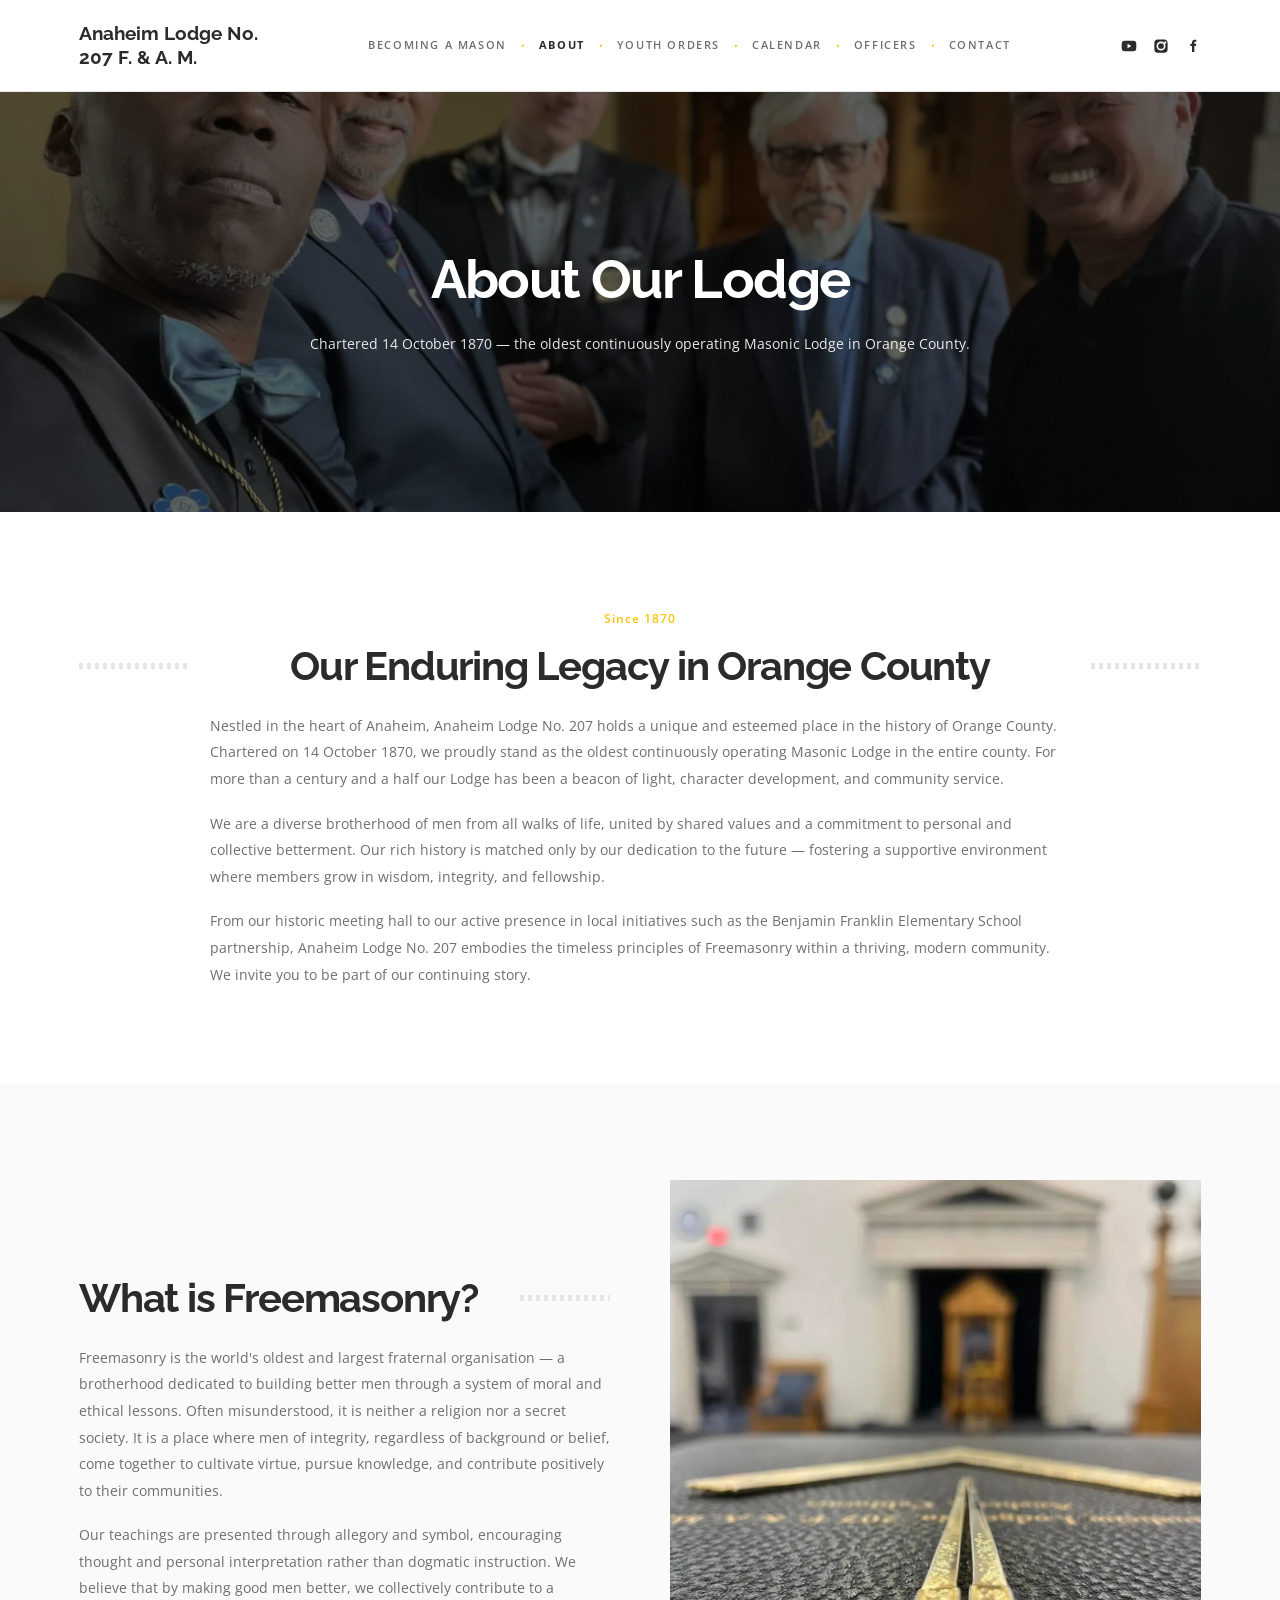
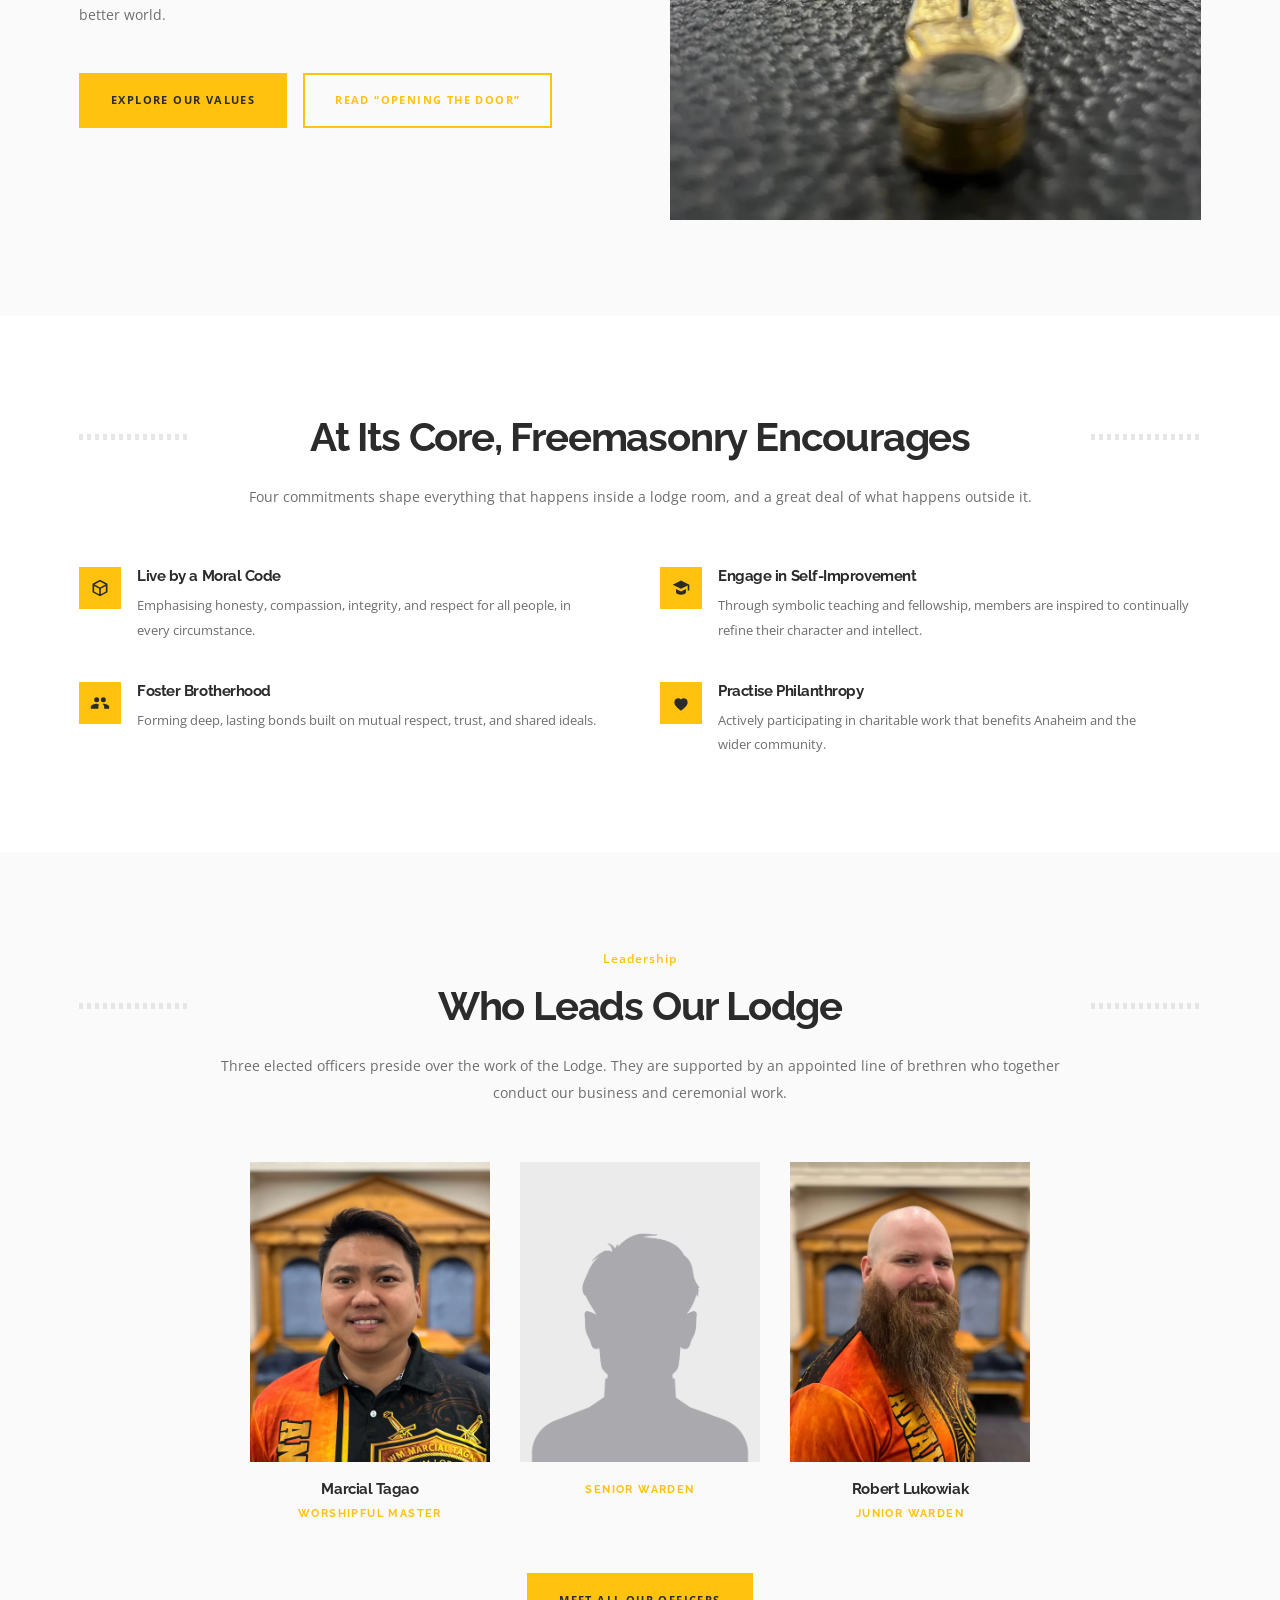
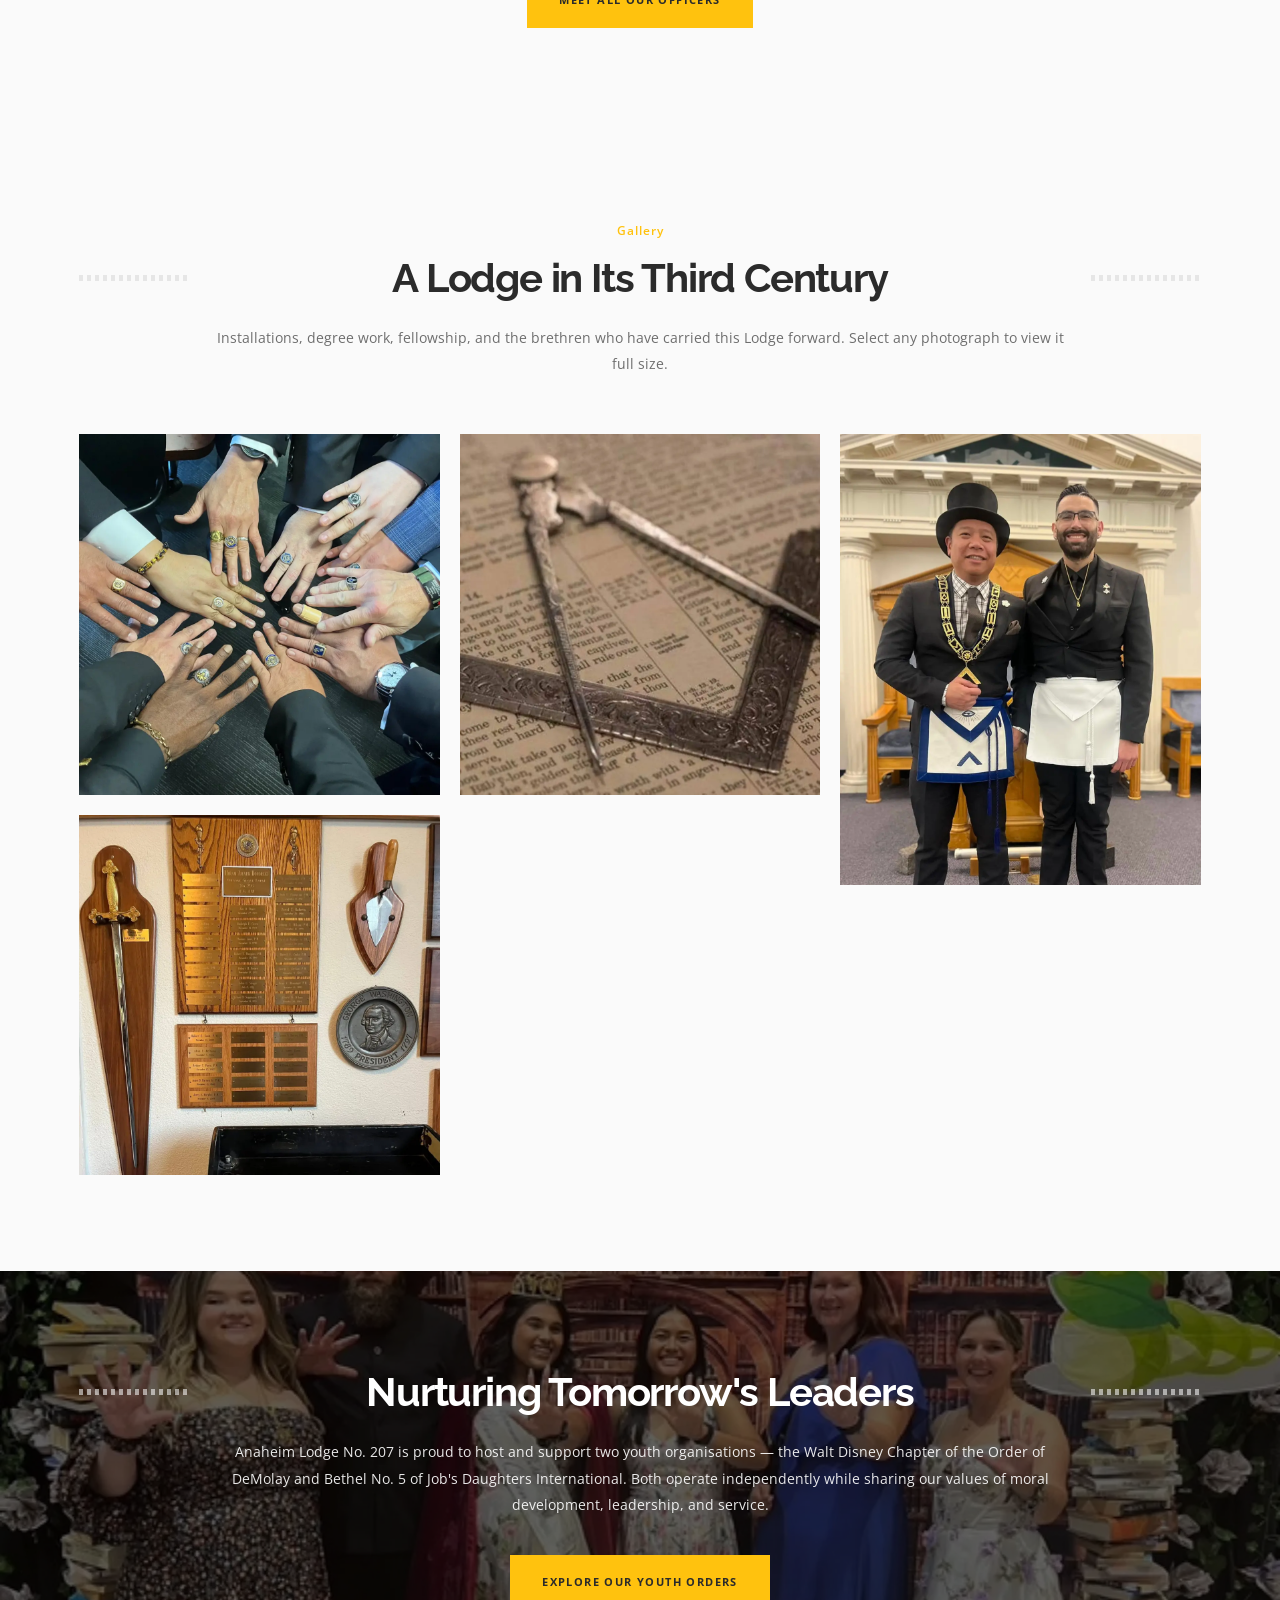
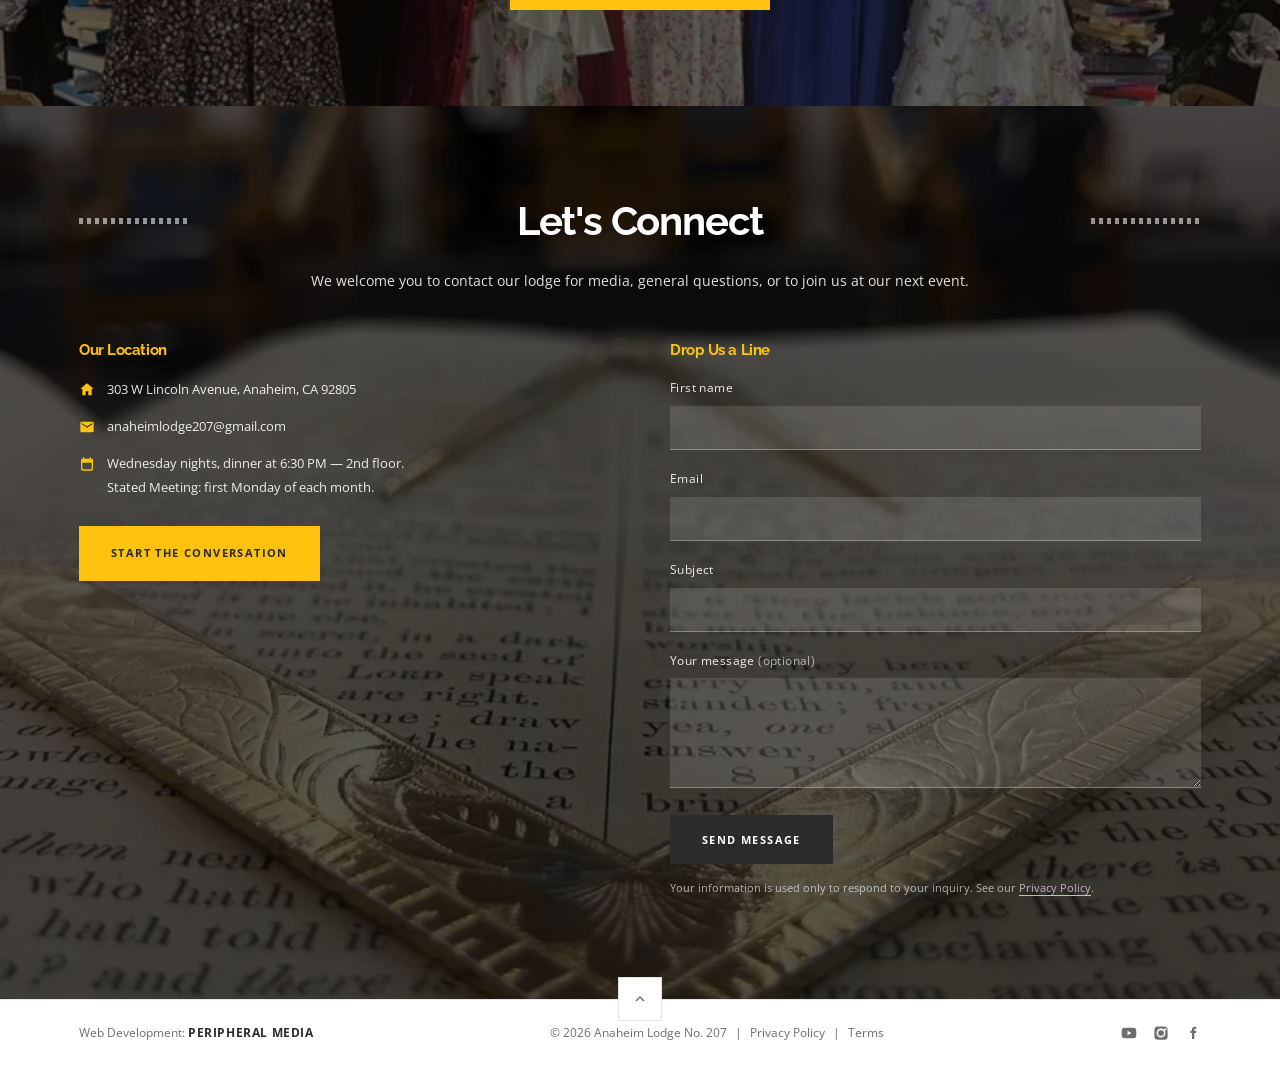
==== about.html @ 23104ac6 "Baseline: uploaded site + Drive photos" ====
<!DOCTYPE html>
<html lang="en">
<head>
<meta charset="utf-8">
<meta name="viewport" content="width=device-width, initial-scale=1">
<title>About | Anaheim Lodge No. 207 F. &amp; A. M.</title>
<meta name="description" content="Anaheim Lodge No. 207, chartered in 1870, is the oldest continuously operating Masonic lodge in Orange County. Learn our history and what Freemasonry actually is.">
<link rel="canonical" href="https://anaheimlodge207.org/about.html">

<meta property="og:type" content="website">
<meta property="og:site_name" content="Anaheim Lodge No. 207 F. &amp; A. M.">
<meta property="og:title" content="About | Anaheim Lodge No. 207 F. &amp; A. M.">
<meta property="og:description" content="Anaheim Lodge No. 207, chartered in 1870, is the oldest continuously operating Masonic lodge in Orange County. Learn our history and what Freemasonry actually is.">
<meta property="og:image" content="assets/img/og-lodge.jpg">

<link rel="preconnect" href="https://fonts.googleapis.com">
<link rel="preconnect" href="https://fonts.gstatic.com" crossorigin>
<link href="https://fonts.googleapis.com/css2?family=Raleway:wght@600;700;800&family=Open+Sans:wght@400;600;700&display=swap" rel="stylesheet">
<link rel="stylesheet" href="assets/css/site.css">
</head>
<body>

<!-- ============================== HEADER ============================== -->
<header class="site-header">
  <div class="wrap">
    <a class="brand" href="index.html">Anaheim Lodge No.<br>207 F. &amp; A. M.</a>

    <button class="nav-toggle" type="button" aria-expanded="false"
            aria-controls="primary-nav" aria-label="Open menu">
      <svg viewBox="0 0 24 24" aria-hidden="true"><path d="M3 6h18v2H3zm0 5h18v2H3zm0 5h18v2H3z"/></svg>
    </button>

    <nav id="primary-nav" class="nav" aria-label="Primary">
      <ul style="display:contents">
        <li><a href="becoming-a-mason.html">Becoming a Mason</a></li>
        <li><a href="about.html" aria-current="page">About</a></li>
        <li><a href="youth-orders.html">Youth Orders</a></li>
        <li><a href="calendar.html">Calendar</a></li>
        <li><a href="officers.html">Officers</a></li>
        <li><a href="contact.html">Contact</a></li>
      </ul>
    </nav>

    <div class="social">
      <a href="https://www.youtube.com/californiamasons" target="_blank" rel="noopener" aria-label="YouTube">
        <svg viewBox="0 0 24 24" aria-hidden="true"><path d="M23 12s0-3.8-.5-5.6a2.9 2.9 0 0 0-2-2C18.7 4 12 4 12 4s-6.7 0-8.5.4a2.9 2.9 0 0 0-2 2C1 8.2 1 12 1 12s0 3.8.5 5.6a2.9 2.9 0 0 0 2 2C5.3 20 12 20 12 20s6.7 0 8.5-.4a2.9 2.9 0 0 0 2-2C23 15.8 23 12 23 12zM9.8 15.4V8.6l5.8 3.4z"/></svg>
      </a>
      <a href="https://www.instagram.com/anaheimlodge" target="_blank" rel="noopener" aria-label="Instagram">
        <svg viewBox="0 0 24 24" aria-hidden="true"><path d="M12 2.2c3.2 0 3.6 0 4.9.07 3.3.15 4.8 1.7 5 5 .06 1.3.07 1.7.07 4.9s0 3.6-.07 4.9c-.15 3.3-1.7 4.8-5 5-1.3.06-1.7.07-4.9.07s-3.6 0-4.9-.07c-3.3-.15-4.8-1.7-5-5C2.04 15.6 2 15.2 2 12s0-3.6.07-4.9c.15-3.3 1.7-4.8 5-5C8.4 2.04 8.8 2.2 12 2.2zm0 3.1a6.7 6.7 0 1 0 0 13.4 6.7 6.7 0 0 0 0-13.4zm0 11a4.3 4.3 0 1 1 0-8.6 4.3 4.3 0 0 1 0 8.6zm6.9-11.2a1.6 1.6 0 1 0 0 3.1 1.6 1.6 0 0 0 0-3.1z"/></svg>
      </a>
      <a href="https://www.facebook.com/anaheimlodge207" target="_blank" rel="noopener" aria-label="Facebook">
        <svg viewBox="0 0 24 24" aria-hidden="true"><path d="M14 8.5V6.8c0-.8.2-1.2 1.4-1.2H17V2.6c-.3 0-1.3-.1-2.4-.1-2.4 0-4.1 1.5-4.1 4.2v1.8H8V12h2.5v9H14v-9h2.5l.4-3.5H14z"/></svg>
      </a>
    </div>
  </div>
</header>

<main class="site-main">

<!-- ============================== PAGE HERO =========================== -->
<section class="page-hero" role="img" aria-label="Officers of Anaheim Lodge No. 207 at an installation ceremony"
         style="background-image:url('assets/img/page-hero-about.webp');background-size:cover;background-position:center">
  <div class="page-hero__scrim"></div>
  <div class="page-hero__inner">
    <h1>About Our Lodge</h1>
    <p>Chartered 14 October 1870 &mdash; the oldest continuously operating Masonic Lodge in Orange County.</p>
  </div>
</section>

<!-- ============================== LEGACY ============================== -->
<section class="section">
  <div class="wrap">
    <div class="center">
      <p class="eyebrow">Since 1870</p>
      <div class="rule-title"><h2>Our Enduring Legacy in Orange County</h2></div>
    </div>
    <div class="wrap--narrow" style="margin:0 auto">
      <p>Nestled in the heart of Anaheim, Anaheim Lodge No. 207 holds a unique and esteemed place in the history of Orange County. Chartered on 14 October 1870, we proudly stand as the oldest continuously operating Masonic Lodge in the entire county. For more than a century and a half our Lodge has been a beacon of light, character development, and community service.</p>
      <p>We are a diverse brotherhood of men from all walks of life, united by shared values and a commitment to personal and collective betterment. Our rich history is matched only by our dedication to the future &mdash; fostering a supportive environment where members grow in wisdom, integrity, and fellowship.</p>
      <p>From our historic meeting hall to our active presence in local initiatives such as the Benjamin Franklin Elementary School partnership, Anaheim Lodge No. 207 embodies the timeless principles of Freemasonry within a thriving, modern community. We invite you to be part of our continuing story.</p>
    </div>
  </div>
</section>

<!-- ============================== WHAT IS FREEMASONRY ================= -->
<section class="section section--off">
  <div class="wrap">
    <div class="split split--reverse split--tall">
      <div class="split__media">
        <img src="assets/img/about-fraternity.webp" width="1080" height="1350" loading="lazy" decoding="async"
             alt="Brethren of Anaheim Lodge No. 207 in the lodge room">
      </div>
      <div>
        <div class="rule-title rule-title--left">
          <h2>What is Freemasonry?</h2>
        </div>
        <p>Freemasonry is the world's oldest and largest fraternal organisation &mdash; a brotherhood dedicated to building better men through a system of moral and ethical lessons. Often misunderstood, it is neither a religion nor a secret society. It is a place where men of integrity, regardless of background or belief, come together to cultivate virtue, pursue knowledge, and contribute positively to their communities.</p>
        <p>Our teachings are presented through allegory and symbol, encouraging thought and personal interpretation rather than dogmatic instruction. We believe that by making good men better, we collectively contribute to a better world.</p>
        <div class="btn-row" style="margin-top:26px">
          <a class="btn btn--gold" href="becoming-a-mason.html">Explore Our Values</a>
          <a class="btn btn--outline-gold"
             href="https://freemason.org/wp-content/uploads/2022/05/Opening-the-Door-Guide-to-Masonry.pdf"
             target="_blank" rel="noopener">Read &ldquo;Opening the Door&rdquo;</a>
        </div>
      </div>
    </div>
  </div>
</section>

<!-- ============================== FOUR PILLARS ======================== -->
<section class="section">
  <div class="wrap">
    <div class="center">
      <div class="rule-title"><h2>At Its Core, Freemasonry Encourages</h2></div>
      <p class="wrap--narrow" style="margin:0 auto 56px">Four commitments shape everything that happens inside a lodge room, and a great deal of what happens outside it.</p>
    </div>
    <div class="grid grid--2">
      <div class="feature">
        <span class="feature__icon" aria-hidden="true">
          <svg viewBox="0 0 24 24"><path d="M12 2 3 7v10l9 5 9-5V7zm0 2.3 6.5 3.6L12 11.5 5.5 7.9zM5 9.6l6 3.3v6.5l-6-3.3zm8 9.8v-6.5l6-3.3v6.5z"/></svg>
        </span>
        <div>
          <h3>Live by a Moral Code</h3>
          <p>Emphasising honesty, compassion, integrity, and respect for all people, in every circumstance.</p>
        </div>
      </div>
      <div class="feature">
        <span class="feature__icon" aria-hidden="true">
          <svg viewBox="0 0 24 24"><path d="M12 3 2 8l10 5 8-4v6h2V8zM6 13.2V17c0 1.7 2.7 3 6 3s6-1.3 6-3v-3.8l-6 3z"/></svg>
        </span>
        <div>
          <h3>Engage in Self-Improvement</h3>
          <p>Through symbolic teaching and fellowship, members are inspired to continually refine their character and intellect.</p>
        </div>
      </div>
      <div class="feature">
        <span class="feature__icon" aria-hidden="true">
          <svg viewBox="0 0 24 24"><path d="M16 11a3 3 0 1 0-3-3 3 3 0 0 0 3 3zm-8 0a3 3 0 1 0-3-3 3 3 0 0 0 3 3zm0 2c-2.3 0-7 1.2-7 3.5V19h9v-2.5c0-.9.4-1.7 1-2.3A12 12 0 0 0 8 13zm8 0c-.3 0-.7 0-1 .1 1.2.8 2 1.9 2 3.4V19h6v-2.5c0-2.3-4.7-3.5-7-3.5z"/></svg>
        </span>
        <div>
          <h3>Foster Brotherhood</h3>
          <p>Forming deep, lasting bonds built on mutual respect, trust, and shared ideals.</p>
        </div>
      </div>
      <div class="feature">
        <span class="feature__icon" aria-hidden="true">
          <svg viewBox="0 0 24 24"><path d="M12 21s-8-4.7-8-10a4.6 4.6 0 0 1 8-3.1A4.6 4.6 0 0 1 20 11c0 5.3-8 10-8 10z"/></svg>
        </span>
        <div>
          <h3>Practise Philanthropy</h3>
          <p>Actively participating in charitable work that benefits Anaheim and the wider community.</p>
        </div>
      </div>
    </div>
  </div>
</section>

<!-- ============================== OFFICERS TEASER ===================== -->
<section class="section section--off">
  <div class="wrap">
    <div class="center">
      <p class="eyebrow">Leadership</p>
      <div class="rule-title"><h2>Who Leads Our Lodge</h2></div>
      <p class="wrap--narrow" style="margin:0 auto 56px">Three elected officers preside over the work of the Lodge. They are supported by an appointed line of brethren who together conduct our business and ceremonial work.</p>
    </div>

    <div class="officers" style="max-width:780px;margin:0 auto;grid-template-columns:repeat(3,1fr)">
      <div class="officer">
        <div class="officer__photo">
          <img src="assets/img/officers/officer-marcial-tagao.webp" width="600" height="750"
               loading="lazy" decoding="async" alt="Marcial Tagao, Worshipful Master of Anaheim Lodge No. 207">
        </div>
        <h3>Marcial Tagao</h3>
        <span class="officer__title">Worshipful Master</span>
      </div>
      <div class="officer officer--tba">
        <div class="officer__photo">
          <img src="assets/img/officers/officer-placeholder.png" width="600" height="750"
               loading="lazy" decoding="async" alt="">
        </div>
        <span class="officer__title">Senior Warden</span>
      </div>
      <div class="officer">
        <div class="officer__photo">
          <img src="assets/img/officers/officer-robert-lukowiak.webp" width="600" height="750"
               loading="lazy" decoding="async" alt="Robert Lukowiak, Junior Warden of Anaheim Lodge No. 207">
        </div>
        <h3>Robert Lukowiak</h3>
        <span class="officer__title">Junior Warden</span>
      </div>
    </div>

    <div class="btn-row btn-row--center" style="margin-top:48px">
      <a class="btn btn--gold" href="officers.html">Meet All Our Officers</a>
    </div>
  </div>
</section>

<!-- ============================== GALLERY (LIGHTBOX) ================== -->
<section class="section section--off">
  <div class="wrap">
    <div class="center">
      <p class="eyebrow">Gallery</p>
      <div class="rule-title"><h2>A Lodge in Its Third Century</h2></div>
      <p class="wrap--narrow" style="margin:0 auto 56px">Installations, degree work, fellowship, and the brethren who have carried this Lodge forward. Select any photograph to view it full size.</p>
    </div>

    <div class="mosaic">

      <figure class="mosaic__item" data-lightbox="assets/img/gallery-about-01.webp" data-alt="Masonic rings worn by members of the Lodge">
        <img src="assets/img/gallery-about-01.webp" loading="lazy" decoding="async" alt="Masonic rings worn by members of the Lodge">
      </figure>

      <figure class="mosaic__item" data-lightbox="assets/img/gallery-about-02.webp" data-alt="The Tiler's desk at the door of the lodge room">
        <img src="assets/img/gallery-about-02.webp" loading="lazy" decoding="async" alt="The Tiler's desk at the door of the lodge room">
      </figure>

      <figure class="mosaic__item" data-lightbox="assets/img/gallery-about-03.webp" data-alt="The square and compasses of the blue lodge">
        <img src="assets/img/gallery-about-03.webp" loading="lazy" decoding="async" alt="The square and compasses of the blue lodge">
      </figure>

      <figure class="mosaic__item" data-lightbox="assets/img/gallery-about-04.webp" data-alt="A Past Master of Anaheim Lodge No. 207">
        <img src="assets/img/gallery-about-04.webp" loading="lazy" decoding="async" alt="A Past Master of Anaheim Lodge No. 207">
      </figure>

    </div>
  </div>
</section>

<!-- ============================== YOUTH TEASER ======================== -->
<section class="band" style="background-image:url('assets/img/band-youth.webp')">
  <div class="wrap center">
    <div class="rule-title rule-title--light"><h2>Nurturing Tomorrow's Leaders</h2></div>
    <p class="wrap--narrow" style="margin:0 auto">Anaheim Lodge No. 207 is proud to host and support two youth organisations &mdash; the Walt Disney Chapter of the Order of DeMolay and Bethel No. 5 of Job's Daughters International. Both operate independently while sharing our values of moral development, leadership, and service.</p>
    <div class="btn-row btn-row--center" style="margin-top:36px">
      <a class="btn btn--gold" href="youth-orders.html">Explore Our Youth Orders</a>
    </div>
  </div>
</section>

</main>

<!-- ============================== PRE-FOOTER ========================== -->
<section class="prefooter" style="background-image:url('assets/img/footer-bg.webp')">
  <div class="wrap">
    <div class="center">
      <div class="rule-title rule-title--light"><h2>Let's Connect</h2></div>
      <p>We welcome you to contact our lodge for media, general questions, or to join us at our next event.</p>
    </div>

    <div class="prefooter__grid">
      <div>
        <h4>Our Location</h4>
        <ul class="contact-list">
          <li>
            <svg viewBox="0 0 24 24" aria-hidden="true"><path d="M12 2 2 10h3v10h5v-6h4v6h5V10h3z"/></svg>
            <a href="https://maps.google.com/?q=303+W+Lincoln+Avenue+Anaheim+CA+92805" target="_blank" rel="noopener">303 W Lincoln Avenue, Anaheim, CA 92805</a>
          </li>
          <li>
            <svg viewBox="0 0 24 24" aria-hidden="true"><path d="M20 4H4a2 2 0 0 0-2 2v12a2 2 0 0 0 2 2h16a2 2 0 0 0 2-2V6a2 2 0 0 0-2-2zm0 4-8 5-8-5V6l8 5 8-5z"/></svg>
            <a href="mailto:anaheimlodge207@gmail.com">anaheimlodge207@gmail.com</a>
          </li>
          <li>
            <svg viewBox="0 0 24 24" aria-hidden="true"><path d="M19 4h-1V2h-2v2H8V2H6v2H5a2 2 0 0 0-2 2v14a2 2 0 0 0 2 2h14a2 2 0 0 0 2-2V6a2 2 0 0 0-2-2zm0 16H5V10h14z"/></svg>
            <span>Wednesday nights, dinner at 6:30&nbsp;PM &mdash; 2nd floor.<br>Stated Meeting: first Monday of each month.</span>
          </li>
        </ul>
        <div class="btn-row" style="margin-top:26px">
          <a class="btn btn--gold" href="contact.html">Start the Conversation</a>
        </div>
      </div>

      <div>
        <h4>Drop Us a Line</h4>
        <form name="footer-contact" method="POST"
              data-netlify="true" netlify-honeypot="company-website"
              action="/thank-you.html">
          <input type="hidden" name="form-name" value="footer-contact">
          <p class="hp"><label>Leave this empty: <input name="company-website"></label></p>

          <div class="field">
            <label for="f-name">First name</label>
            <input id="f-name" name="first-name" type="text" autocomplete="given-name" required>
          </div>
          <div class="field">
            <label for="f-email">Email</label>
            <input id="f-email" name="email" type="email" autocomplete="email" required>
          </div>
          <div class="field">
            <label for="f-subject">Subject</label>
            <input id="f-subject" name="subject" type="text">
          </div>
          <div class="field">
            <label for="f-message">Your message <span style="opacity:.7">(optional)</span></label>
            <textarea id="f-message" name="message"></textarea>
          </div>

          <button class="btn btn--dark" type="submit">Send message</button>
          <p style="font-size:11px;color:rgba(255,255,255,.65);margin-top:14px">Your information is used only to respond to your inquiry. See our <a href="privacy.html" style="border-bottom:1px solid var(--gold)">Privacy Policy</a>.</p>
        </form>
      </div>
    </div>
  </div>
</section>

<!-- ============================== FOOTER ============================== -->
<div class="footer-wrap">
  <a class="to-top" href="#top" aria-label="Back to top">
    <svg viewBox="0 0 24 24" width="18" height="18" aria-hidden="true" fill="currentColor"><path d="M12 8l6 6-1.4 1.4L12 10.8l-4.6 4.6L6 14z"/></svg>
  </a>
  <footer class="site-footer">
    <div class="wrap">
      <p style="margin:0">Web Development: <a href="https://peripheral-media.com/" target="_blank" rel="noopener"><strong>Peripheral Media</strong></a></p>
      <p class="footer-legal" style="margin:0">
        <span>&copy; <span id="year">2026</span> Anaheim Lodge No. 207</span> <span>|</span>
        <a href="privacy.html">Privacy Policy</a> <span>|</span>
        <a href="terms.html">Terms</a>
      </p>
      <div class="social">
        <a href="https://www.youtube.com/californiamasons" target="_blank" rel="noopener" aria-label="YouTube"><svg viewBox="0 0 24 24" aria-hidden="true"><path d="M23 12s0-3.8-.5-5.6a2.9 2.9 0 0 0-2-2C18.7 4 12 4 12 4s-6.7 0-8.5.4a2.9 2.9 0 0 0-2 2C1 8.2 1 12 1 12s0 3.8.5 5.6a2.9 2.9 0 0 0 2 2C5.3 20 12 20 12 20s6.7 0 8.5-.4a2.9 2.9 0 0 0 2-2C23 15.8 23 12 23 12zM9.8 15.4V8.6l5.8 3.4z"/></svg></a>
        <a href="https://www.instagram.com/anaheimlodge" target="_blank" rel="noopener" aria-label="Instagram"><svg viewBox="0 0 24 24" aria-hidden="true"><path d="M12 2.2c3.2 0 3.6 0 4.9.07 3.3.15 4.8 1.7 5 5 .06 1.3.07 1.7.07 4.9s0 3.6-.07 4.9c-.15 3.3-1.7 4.8-5 5-1.3.06-1.7.07-4.9.07s-3.6 0-4.9-.07c-3.3-.15-4.8-1.7-5-5C2.04 15.6 2 15.2 2 12s0-3.6.07-4.9c.15-3.3 1.7-4.8 5-5C8.4 2.04 8.8 2.2 12 2.2zm0 3.1a6.7 6.7 0 1 0 0 13.4 6.7 6.7 0 0 0 0-13.4zm0 11a4.3 4.3 0 1 1 0-8.6 4.3 4.3 0 0 1 0 8.6zm6.9-11.2a1.6 1.6 0 1 0 0 3.1 1.6 1.6 0 0 0 0-3.1z"/></svg></a>
        <a href="https://www.facebook.com/anaheimlodge207" target="_blank" rel="noopener" aria-label="Facebook"><svg viewBox="0 0 24 24" aria-hidden="true"><path d="M14 8.5V6.8c0-.8.2-1.2 1.4-1.2H17V2.6c-.3 0-1.3-.1-2.4-.1-2.4 0-4.1 1.5-4.1 4.2v1.8H8V12h2.5v9H14v-9h2.5l.4-3.5H14z"/></svg></a>
      </div>
    </div>
  </footer>
</div>

<script src="assets/js/site.js"></script>
<script>document.getElementById('year').textContent = new Date().getFullYear();</script>
</body>
</html>
---- assets/css/site.css ----
/* ==========================================================================
   Anaheim Lodge No. 207 F. & A. M.
   Shared stylesheet  —  assets/css/site.css
   Replicates the Brooklyn (United Themes) look from the WordPress build.
   Every color / size is a token below. Change once, applies sitewide.
   ========================================================================== */

/* ---------- 1. TOKENS ---------------------------------------------------- */
:root {
  /* Brand */
  --gold:         #ffc20e;   /* primary accent: buttons, eyebrows, rules      */
  --gold-hover:   #e5ad06;
  --ink:          #2b2b2b;   /* headings                                      */
  --body:         #6e6e6e;   /* paragraph text                                */
  --body-light:   #8a8a8a;
  --band-grey:    #4f4f4f;   /* "Get Connected" solid band                    */
  --white:        #ffffff;
  --off:          #fafafa;
  --rule:         #e6e6e6;
  --overlay:      rgba(0,0,0,.45);   /* hero + image-band darkening           */
  --overlay-deep: rgba(0,0,0,.62);

  /* Type
     --display  Raleway  (confirmed against the live Brooklyn build)
     --text     Open Sans
     Both load from Google Fonts in each page <head>. */
  --display: "Raleway", "Helvetica Neue", Helvetica, Arial, sans-serif;
  --text:    "Open Sans", "Helvetica Neue", Helvetica, Arial, sans-serif;

  /* Metrics */
  --header-h: 92px;
  --max:      1170px;
  --gutter:   24px;

  /* Motion */
  --ease: cubic-bezier(.25,.46,.45,.94);
}

/* ---------- 2. RESET ----------------------------------------------------- */
*, *::before, *::after { box-sizing: border-box; }

html { -webkit-text-size-adjust: 100%; scroll-behavior: smooth; }

body {
  margin: 0;
  font-family: var(--text);
  font-size: 14px;
  line-height: 1.9;
  color: var(--body);
  background: var(--white);
  overflow-x: hidden;
}

img { max-width: 100%; height: auto; display: block; border: 0; }
a   { color: inherit; text-decoration: none; }
ul  { margin: 0; padding: 0; list-style: none; }

:focus-visible {
  outline: 2px solid var(--gold);
  outline-offset: 3px;
}

@media (prefers-reduced-motion: reduce) {
  *, *::before, *::after {
    animation-duration: .001ms !important;
    animation-iteration-count: 1 !important;
    transition-duration: .001ms !important;
    scroll-behavior: auto !important;
  }
}

/* ---------- 3. LAYOUT HELPERS -------------------------------------------- */
.wrap {
  width: 100%;
  max-width: var(--max);
  margin: 0 auto;
  padding: 0 var(--gutter);
}

.wrap--narrow { max-width: 860px; }

.section        { padding: 96px 0; }
.section--tight { padding: 64px 0; }
.section--flush { padding: 0; }
.section--off   { background: var(--off); }

.grid { display: grid; gap: 40px; }
.grid--3 { grid-template-columns: repeat(3, 1fr); }
.grid--2 { grid-template-columns: repeat(2, 1fr); }

.center { text-align: center; }

/* ---------- 4. TYPOGRAPHY ------------------------------------------------ */
h1, h2, h3, h4, h5, h6 {
  font-family: var(--display);
  font-weight: 700;
  color: var(--ink);
  margin: 0 0 18px;
  line-height: 1.25;
  letter-spacing: -0.03em;
  text-wrap: balance;   /* even line lengths, no orphaned last word */
}
/* Body copy: keep a single word from stranding on its own line */
p, li { text-wrap: pretty; }

h1 { font-size: 54px; }
h2 { font-size: 40px; }
h3 { font-size: 20px; }
h4 { font-size: 16px; }

p { margin: 0 0 18px; }
p:last-child { margin-bottom: 0; }

.lead { font-size: 15px; }

/* Small gold kicker that sits above a section title */
.eyebrow {
  font-family: var(--text);
  font-size: 12px;
  font-weight: 600;
  letter-spacing: 1px;
  color: var(--gold);
  text-transform: capitalize;
  margin: 0 0 10px;
}

/* Section title flanked by the dotted Brooklyn rules */
.rule-title {
  display: flex;
  align-items: center;
  justify-content: center;
  gap: 22px;
  margin-bottom: 22px;
}
.rule-title::before,
.rule-title::after {
  content: "";
  flex: 0 1 110px;      /* shrinkable — was 0 0 110px, which starved the title */
  min-width: 0;
  height: 6px;
  background-image: repeating-linear-gradient(
    to right, var(--rule) 0 4px, transparent 4px 8px
  );
}
.rule-title > * {
  margin: 0;
  flex: 1 1 auto;
  min-width: 0;
  text-wrap: balance;   /* stops the one-word-per-line ladder */
}
/* Left-aligned titles inside a split column: one rule only, and let it collapse */
.rule-title--left { justify-content: flex-start; gap: 18px; }
.rule-title--left::before { display: none; }
.rule-title--left::after  { flex: 0 1 90px; }

.rule-title--light::before,
.rule-title--light::after { background-image: repeating-linear-gradient(
    to right, rgba(255,255,255,.55) 0 4px, transparent 4px 8px); }

/* Short gold underline used on the Calendar-style column headings */
.underscore { position: relative; padding-bottom: 18px; }
.underscore::after {
  content: "";
  position: absolute; left: 50%; bottom: 0;
  width: 78px; height: 3px;
  background: var(--gold);
  transform: translateX(-50%);
}
.underscore--left::after { left: 0; transform: none; }

/* ---------- 5. BUTTONS --------------------------------------------------- */
.btn {
  display: inline-block;
  font-family: var(--text);
  font-size: 11px;
  font-weight: 700;
  letter-spacing: 1.4px;
  text-transform: uppercase;
  padding: 15px 30px;
  border: 2px solid transparent;
  cursor: pointer;
  transition: background .25s var(--ease), color .25s var(--ease),
              border-color .25s var(--ease);
}

.btn--gold  { background: var(--gold); color: var(--ink); }
.btn--gold:hover  { background: var(--gold-hover); }

.btn--dark  { background: var(--ink); color: var(--white); }
.btn--dark:hover  { background: #000; }

.btn--ghost { background: transparent; color: var(--white); border-color: var(--white); }
.btn--ghost:hover { background: var(--white); color: var(--ink); }

.btn--outline-gold { background: transparent; color: var(--gold); border-color: var(--gold); }
.btn--outline-gold:hover { background: var(--gold); color: var(--ink); }

.btn-row { display: flex; flex-wrap: wrap; gap: 16px; }
.btn-row--center { justify-content: center; }

.textlink {
  font-size: 12px;
  font-weight: 700;
  letter-spacing: 1px;
  text-transform: uppercase;
  color: var(--ink);
  border-bottom: 2px solid var(--gold);
  padding-bottom: 3px;
}
.textlink:hover { color: var(--gold); }

/* ---------- 6. IMAGE PLACEHOLDERS ---------------------------------------- */
/* Temporary. Swap <div class="ph"> for <img> once assets land.              */
.ph {
  position: relative;
  display: flex;
  align-items: center;
  justify-content: center;
  text-align: center;
  padding: 20px;
  background-color: #ededed;
  background-image: repeating-linear-gradient(
    45deg, #e4e4e4 0 12px, #ededed 12px 24px
  );
  border: 1px dashed #c4c4c4;
  color: #8b8b8b;
  font-family: var(--text);
  font-size: 11px;
  letter-spacing: .6px;
  line-height: 1.7;
}
.ph b { display: block; color: #6a6a6a; font-size: 12px; letter-spacing: 1px;
        text-transform: uppercase; margin-bottom: 4px; }
.ph--dark {
  background-color: #262626;
  background-image: repeating-linear-gradient(
    45deg, #1f1f1f 0 12px, #2b2b2b 12px 24px
  );
  border-color: #3d3d3d;
  color: #7e7e7e;
}
.ph--dark b { color: #9a9a9a; }
.ph--4x3  { aspect-ratio: 4 / 3; }
.ph--1x1  { aspect-ratio: 1 / 1; }
.ph--3x4  { aspect-ratio: 3 / 4; }
.ph--16x9 { aspect-ratio: 16 / 9; }
.ph--fill { position: absolute; inset: 0; }

/* ---------- 7. HEADER ---------------------------------------------------- */
.site-header {
  position: fixed;
  inset: 0 0 auto 0;
  z-index: 900;
  height: var(--header-h);
  background: var(--white);
  border-bottom: 1px solid var(--rule);
  display: flex;
  align-items: center;
}

.site-header .wrap {
  display: flex;
  align-items: center;
  justify-content: space-between;
  gap: 24px;
}

.brand {
  font-family: var(--display);
  font-weight: 700;
  font-size: 19px;
  line-height: 1.25;
  color: var(--ink);
  flex: 0 0 auto;
}

.nav { display: flex; align-items: center; gap: 0; }
.nav a {
  font-size: 11px;
  font-weight: 600;
  letter-spacing: 1.6px;
  text-transform: uppercase;
  color: var(--body);
  padding: 8px 14px;
  transition: color .2s var(--ease);
}
.nav a:hover { color: var(--ink); }
.nav a[aria-current="page"] { color: var(--ink); font-weight: 700; }
.nav li + li::before {
  content: "•";
  color: var(--gold);
  font-size: 10px;
}
.nav li { display: flex; align-items: center; }

.social { display: flex; align-items: center; gap: 16px; flex: 0 0 auto; }
.social a { color: var(--ink); display: inline-flex; transition: color .2s var(--ease); }
.social a:hover { color: var(--gold); }
.social svg { width: 16px; height: 16px; fill: currentColor; }

.nav-toggle {
  display: none;
  background: none;
  border: 0;
  padding: 8px;
  cursor: pointer;
  color: var(--ink);
}
.nav-toggle svg { width: 24px; height: 24px; fill: currentColor; }

/* push content below the fixed header */
.site-main { padding-top: var(--header-h); }
.site-main--hero { padding-top: 0; }
.site-main--hero .hero { margin-top: var(--header-h); }

/* ---------- 8. HERO SLIDER (Ken Burns) ----------------------------------- */
.hero {
  position: relative;
  min-height: 640px;
  display: flex;
  align-items: center;
  justify-content: center;
  overflow: hidden;
  background: #1c1c1c;
}

.hero__slides { position: absolute; inset: 0; }

.hero__slide {
  position: absolute;
  inset: 0;
  opacity: 0;
  transition: opacity 1.2s var(--ease);
}
.hero__slide.is-active { opacity: 1; }

.hero__media {
  position: absolute;
  inset: 0;
  background-size: cover;
  background-position: center;
}
/* Ken Burns: slow push-in, only on the visible slide */
.hero__slide.is-active .hero__media { animation: kenburns 12s linear forwards; }
@keyframes kenburns {
  from { transform: scale(1)    translate3d(0,0,0); }
  to   { transform: scale(1.12) translate3d(0,-1.5%,0); }
}

.hero__scrim { position: absolute; inset: 0; background: var(--overlay); }

.hero__inner {
  position: relative;
  z-index: 2;
  max-width: 760px;
  padding: 120px var(--gutter);
  text-align: center;
  color: var(--white);
}

.hero__title {
  font-size: clamp(34px, 5.4vw, 62px);
  text-transform: uppercase;
  color: var(--white);
  letter-spacing: -.5px;
  margin-bottom: 16px;
}
.hero__title em { font-style: normal; color: var(--gold); }

.hero__sub {
  font-size: 15px;
  font-weight: 600;
  color: var(--white);
  margin-bottom: 14px;
}
.hero__body { color: rgba(255,255,255,.9); margin-bottom: 30px; }

.hero__arrow {
  position: absolute;
  top: 50%;
  z-index: 3;
  transform: translateY(-50%);
  background: none;
  border: 0;
  color: var(--white);
  font-size: 34px;
  line-height: 1;
  padding: 16px;
  cursor: pointer;
  opacity: .75;
  transition: opacity .2s var(--ease);
}
.hero__arrow:hover { opacity: 1; }
.hero__arrow--prev { left: 8px; }
.hero__arrow--next { right: 8px; }

.hero__dots {
  position: absolute;
  z-index: 3;
  bottom: 26px; left: 50%;
  transform: translateX(-50%);
  display: flex;
  gap: 10px;
}
.hero__dots button {
  width: 10px; height: 10px;
  border-radius: 50%;
  border: 0;
  background: rgba(255,255,255,.45);
  cursor: pointer;
  padding: 0;
}
.hero__dots button.is-active { background: var(--gold); }

/* Interior page hero (no slider) */
.page-hero {
  position: relative;
  min-height: 420px;
  display: flex;
  align-items: center;
  justify-content: center;
  text-align: center;
  color: var(--white);
  background: #1c1c1c;
  overflow: hidden;
}
.page-hero__scrim { position: absolute; inset: 0; background: var(--overlay-deep); }
.page-hero__inner { position: relative; z-index: 2; max-width: 760px; padding: 90px var(--gutter); }
.page-hero h1 { color: var(--white); }
.page-hero p  { color: rgba(255,255,255,.9); }

/* ---------- 9. FEATURE COLUMNS ------------------------------------------- */
.feature { display: flex; gap: 16px; align-items: flex-start; }
.feature__icon {
  flex: 0 0 42px;
  width: 42px; height: 42px;
  background: var(--gold);
  display: flex; align-items: center; justify-content: center;
  color: var(--ink);
}
.feature__icon svg { width: 20px; height: 20px; fill: currentColor; }
.feature h3 { font-size: 15px; margin-bottom: 8px; }
.feature p  { font-size: 13px; line-height: 1.85; margin: 0; }

/* ---------- 10. SPLIT (image + copy) ------------------------------------- */
.split {
  display: grid;
  grid-template-columns: 1fr 1fr;
  gap: 60px;
  align-items: center;
}
.split--reverse .split__media { order: 2; }

/* ---------- 11. IMAGE BAND (dark, full-bleed) ---------------------------- */
.band {
  position: relative;
  padding: 96px 0;
  background: #333;
  background-size: cover;
  background-position: center;
  color: var(--white);
  overflow: hidden;
}
.band::before { content: ""; position: absolute; inset: 0; background: var(--overlay-deep); }
.band > .wrap { position: relative; z-index: 2; }
.band h2, .band h3 { color: var(--white); }
.band p { color: rgba(255,255,255,.9); }

.band__cards { display: grid; grid-template-columns: 1fr 1fr; gap: 30px; margin-top: 46px; }
.band__card { background: var(--white); padding: 34px 30px; }
.band__card h3 { color: var(--ink); font-size: 16px; }
.band__card p  { color: var(--body); font-size: 13px; margin: 0; }
.band__card .feature__icon { margin-bottom: 16px; }

.band__quote {
  font-size: 17px;
  line-height: 1.9;
  font-style: normal;
  color: var(--white);
  max-width: 820px;
  margin: 0 auto 28px;
}

/* Solid gold CTA band (Calendar page) */
.band--gold { background: var(--gold); color: var(--ink); }
.band--gold::before { display: none; }
.band--gold h2, .band--gold p { color: var(--ink); }

/* ---------- 12. GET CONNECTED -------------------------------------------- */
.connect { background: var(--band-grey); padding: 72px 0; color: var(--white); }
.connect h2 { color: var(--white); text-transform: uppercase; letter-spacing: 1px; }
.connect p  { color: rgba(255,255,255,.85); }
.connect__grid {
  display: grid;
  grid-template-columns: repeat(4, 1fr);
  gap: 30px;
  margin-top: 46px;
  text-align: center;
}
.connect__item svg { width: 26px; height: 26px; fill: var(--white); }
.connect__circle {
  width: 64px; height: 64px;
  margin: 0 auto 16px;
  border-radius: 50%;
  background: rgba(255,255,255,.14);
  display: flex; align-items: center; justify-content: center;
  transition: background .25s var(--ease);
}
.connect__item:hover .connect__circle { background: var(--gold); }
.connect__item:hover .connect__circle svg { fill: var(--ink); }
.connect__label { display: block; color: var(--gold); font-weight: 700; font-size: 14px; }
.connect__sub   { display: block; font-size: 10px; letter-spacing: 1.2px;
                  text-transform: uppercase; color: rgba(255,255,255,.75); }

/* ---------- 13. MAILCHIMP / NEWSLETTER BANNER ---------------------------- */
.subscribe { background: var(--ink); color: var(--white); padding: 66px 0; }
.subscribe h2 { color: var(--white); font-size: 26px; }
.subscribe p  { color: rgba(255,255,255,.82); max-width: 640px; margin: 0 auto 26px; }
.subscribe__slot {
  max-width: 640px;
  margin: 0 auto;
  padding: 26px;
  border: 1px dashed rgba(255,255,255,.35);
  font-size: 12px;
  color: rgba(255,255,255,.7);
  letter-spacing: .5px;
}

/* ---------- 14. FOOTER --------------------------------------------------- */
.prefooter {
  position: relative;
  padding: 90px 0 100px;
  background: #2a2a2a;
  background-size: cover;
  background-position: center;
  color: var(--white);
  overflow: hidden;
}
.prefooter::before { content: ""; position: absolute; inset: 0; background: rgba(0,0,0,.66); }
.prefooter > .wrap { position: relative; z-index: 2; }
.prefooter h2 { color: var(--white); }
.prefooter p  { color: rgba(255,255,255,.88); }

.prefooter__grid { display: grid; grid-template-columns: 1fr 1fr; gap: 60px; margin-top: 46px; }
.prefooter h4 { color: var(--gold); font-size: 15px; margin-bottom: 18px; }

.contact-list li {
  display: flex; gap: 12px; align-items: flex-start;
  color: rgba(255,255,255,.9); font-size: 13px; margin-bottom: 12px;
}
.contact-list svg { width: 16px; height: 16px; fill: var(--gold); flex: 0 0 16px; margin-top: 5px; }

/* form */
.field { margin-bottom: 18px; }
.field label {
  display: block;
  font-size: 12px;
  letter-spacing: .4px;
  margin-bottom: 6px;
  color: rgba(255,255,255,.9);
}
.field input,
.field textarea,
.field select {
  width: 100%;
  font-family: var(--text);
  font-size: 14px;
  color: var(--white);
  background: rgba(255,255,255,.12);
  border: 0;
  border-bottom: 1px solid rgba(255,255,255,.3);
  padding: 12px 14px;
}
.field textarea { min-height: 110px; resize: vertical; }
.field input::placeholder, .field textarea::placeholder { color: rgba(255,255,255,.5); }
.field input:focus, .field textarea:focus, .field select:focus {
  outline: none; border-bottom-color: var(--gold); background: rgba(255,255,255,.18);
}

/* light-background variant of the same form controls */
.field--light label { color: var(--body); }
.field--light input,
.field--light textarea,
.field--light select {
  color: var(--ink);
  background: var(--white);
  border: 1px solid var(--rule);
}
.field--light input:focus,
.field--light textarea:focus { border-color: var(--gold); background: var(--white); }

.hp { position: absolute; left: -9999px; }  /* honeypot */

.site-footer {
  background: var(--white);
  padding: 22px 0;
  border-top: 1px solid var(--rule);
}
.site-footer .wrap {
  display: flex; align-items: center; justify-content: space-between;
  gap: 20px; flex-wrap: wrap;
}
.site-footer, .site-footer a { font-size: 12px; color: var(--body); }
.site-footer strong { color: var(--ink); text-transform: uppercase; letter-spacing: .6px; }
.footer-legal { display: flex; gap: 8px; align-items: center; }
.footer-legal a:hover { color: var(--gold); }

.to-top {
  position: absolute;
  left: 50%;
  transform: translateX(-50%) translateY(-50%);
  width: 44px; height: 44px;
  background: var(--white);
  border: 1px solid var(--rule);
  display: flex; align-items: center; justify-content: center;
  color: var(--body);
  z-index: 5;
}
.to-top:hover { color: var(--gold); }
.footer-wrap { position: relative; }

/* ---------- 15. LIGHTBOX GALLERY ----------------------------------------- */
/* Masonry via CSS columns. Source images are a mix of 1:1, 4:5, 16:9 and 5:4,
   so nothing is cropped — each tile takes its own natural height. */
.mosaic { columns: 3; column-gap: 20px; }
.mosaic__item {
  position: relative; overflow: hidden; cursor: pointer;
  display: block; break-inside: avoid; margin: 0 0 20px;
}
.mosaic__item--wide,
.mosaic__item--tall { /* legacy hooks — layout is driven by the image itself */ }
.mosaic__item::after {
  content: "+";
  position: absolute; inset: 0;
  display: flex; align-items: center; justify-content: center;
  font-family: var(--display); font-size: 40px; font-weight: 300; color: var(--white);
  background: rgba(0,0,0,.55);
  opacity: 0;
  transition: opacity .3s var(--ease);
}
.mosaic__item:hover::after, .mosaic__item:focus-visible::after { opacity: 1; }

.lightbox {
  position: fixed; inset: 0; z-index: 1000;
  display: none;
  align-items: center; justify-content: center;
  background: rgba(0,0,0,.9);
  padding: 40px;
}
.lightbox.is-open { display: flex; }
.lightbox img, .lightbox .ph { max-height: 84vh; max-width: 90vw; width: auto; }
.lightbox__close, .lightbox__nav {
  position: absolute; background: none; border: 0; color: var(--white);
  font-size: 34px; cursor: pointer; padding: 14px; line-height: 1;
}
.lightbox__close { top: 10px; right: 18px; }
.lightbox__nav--prev { left: 10px; top: 50%; transform: translateY(-50%); }
.lightbox__nav--next { right: 10px; top: 50%; transform: translateY(-50%); }

/* ---------- 16. ACCORDION ------------------------------------------------ */
.accordion { border-top: 1px solid var(--rule); }
.accordion__item { border-bottom: 1px solid var(--rule); }
.accordion__btn {
  width: 100%;
  display: flex; align-items: center; gap: 20px;
  background: none; border: 0;
  padding: 22px 4px;
  font-family: var(--text);
  font-size: 14px; font-weight: 600; color: var(--ink);
  text-align: left; cursor: pointer;
}
.accordion__num { color: var(--body-light); font-size: 13px; flex: 0 0 24px; }
.accordion__btn span:nth-child(2) { flex: 1; }
.accordion__chev { transition: transform .3s var(--ease); color: var(--body-light); }
.accordion__btn[aria-expanded="true"] .accordion__chev { transform: rotate(90deg); }
.accordion__panel { display: none; padding: 0 4px 24px 48px; font-size: 13px; }
.accordion__panel.is-open { display: block; }

/* ---------- 17. STEPPER -------------------------------------------------- */
.stepper { counter-reset: step; }
.stepper__item {
  position: relative;
  padding: 0 0 30px 62px;
  counter-increment: step;
}
.stepper__item::before {
  content: counter(step, decimal-leading-zero);
  position: absolute; left: 0; top: 0;
  width: 40px; height: 40px;
  background: var(--gold); color: var(--ink);
  display: flex; align-items: center; justify-content: center;
  font-family: var(--display); font-weight: 700; font-size: 13px;
}
.stepper__item::after {
  content: ""; position: absolute; left: 19px; top: 46px; bottom: 8px;
  width: 2px; background: var(--rule);
}
.stepper__item:last-child::after { display: none; }
.stepper h3 { font-size: 15px; margin-bottom: 6px; }
.stepper p  { font-size: 13px; margin: 0; }

/* ---------- 18. CARDS / INFO -------------------------------------------- */
.card {
  background: var(--white);
  border: 1px solid var(--rule);
  padding: 34px 30px;
}
.card h3 { font-size: 17px; }
.card ul li {
  font-size: 13px;
  padding: 7px 0 7px 20px;
  position: relative;
}
.card ul li::before {
  content: ""; position: absolute; left: 0; top: 16px;
  width: 6px; height: 6px; background: var(--gold);
}

/* ---------- 19. RESPONSIVE ----------------------------------------------- */
@media (max-width: 1024px) {
  .grid--3 { grid-template-columns: 1fr; gap: 34px; }
  .split, .band__cards, .prefooter__grid { grid-template-columns: 1fr; gap: 40px; }
  .split--reverse .split__media { order: 0; }
  .connect__grid { grid-template-columns: repeat(2, 1fr); gap: 36px; }
  .mosaic { columns: 2; }
}

@media (max-width: 860px) {
  :root { --header-h: 74px; }

  .nav-toggle { display: inline-flex; order: 3; }

  .nav {
    position: fixed;
    top: var(--header-h); left: 0; right: 0;
    background: var(--white);
    border-bottom: 1px solid var(--rule);
    flex-direction: column;
    align-items: stretch;
    padding: 8px 0 16px;
    display: none;
    max-height: calc(100vh - var(--header-h));
    overflow-y: auto;
  }
  .nav.is-open { display: flex; }
  .nav li { display: block; }
  .nav li + li::before { display: none; }
  .nav a { display: block; padding: 14px 24px; border-top: 1px solid var(--rule); }

  .social { order: 2; }
  .brand { font-size: 16px; }

  .section { padding: 64px 0; }
  .band, .prefooter { padding: 64px 0; }
  h1 { font-size: 34px; }
  h2 { font-size: 27px; }

  .rule-title { gap: 12px; }
  .rule-title::before, .rule-title::after { flex-basis: 30px; }

  .hero { min-height: 520px; }
  .hero__inner { padding: 90px 20px; }
  .hero__arrow { font-size: 26px; padding: 10px; }

  .btn-row { flex-direction: column; align-items: stretch; }
  .btn-row .btn { text-align: center; }
  .btn-row--center { align-items: center; }
  .btn-row--center .btn { width: 100%; max-width: 320px; }

  .mosaic { columns: 2; column-gap: 12px; }
  .mosaic__item { margin-bottom: 12px; }

  .site-footer .wrap { justify-content: center; text-align: center; }
}

@media (max-width: 520px) {
  .connect__grid { grid-template-columns: 1fr; }
}

/* =========================================================================
   20. REAL IMAGE HANDLING  (added when photography landed)
   ========================================================================= */

/* ---------- Split media ------------------------------------------------- */
.split__media { position: relative; overflow: hidden; }
.split__media img {
  display: block;
  width: 100%;
  height: auto;
  aspect-ratio: 4 / 3;
  object-fit: cover;
}
/* Portrait / 4:5 source that should run the full height of its column */
.split--tall { align-items: stretch; }
.split--tall .split__media img {
  aspect-ratio: 4 / 5;
  width: 100%;
  height: auto;
  max-height: 640px;
  object-fit: cover;
}
.split--tall > div:not(.split__media) {
  display: flex; flex-direction: column; justify-content: center;
}

/* Full-bleed edge image: photo runs to the viewport edge, copy stays in grid */
.split--bleed { gap: 0; align-items: stretch; }
.split--bleed .split__media { margin-left: calc(50% - 50vw); }
.split--bleed.split--reverse .split__media { margin-left: 0; margin-right: calc(50% - 50vw); }
.split--bleed .split__media img { height: 100%; max-height: 640px; aspect-ratio: auto; }
.split--bleed .split__copy { padding: 56px 0 56px 60px; display: flex; flex-direction: column; justify-content: center; }
.split--bleed.split--reverse .split__copy { padding: 56px 60px 56px 0; }

/* ---------- Mosaic gallery (real images) -------------------------------- */
.mosaic__item img {
  display: block;
  width: 100%; height: auto;
  transition: transform .6s var(--ease);
}
.mosaic__item:hover img { transform: scale(1.06); }

/* ---------- Officers grid ----------------------------------------------- */
.officers {
  display: grid;
  grid-template-columns: repeat(4, 1fr);
  gap: 40px 30px;
}
.officer { text-align: center; }
.officer__photo {
  position: relative;
  aspect-ratio: 4 / 5;
  overflow: hidden;
  background: #ededed;
  margin-bottom: 18px;
}
.officer__photo img { width: 100%; height: 100%; object-fit: cover; display: block; }
.officer__photo::after {
  content: "";
  position: absolute; inset: 0;
  border-bottom: 3px solid var(--gold);
  transform: scaleX(0); transform-origin: left;
  transition: transform .4s var(--ease);
}
.officer:hover .officer__photo::after { transform: scaleX(1); }
.officer h3 { font-size: 15px; margin-bottom: 5px; }
.officer__title {
  display: block;
  font-family: var(--display);
  font-size: 11px; font-weight: 700;
  letter-spacing: 1.4px; text-transform: uppercase;
  color: var(--gold);
}
/* Seat filled but no photograph supplied yet */
.officer--tba .officer__photo { background: #f2f2f2; }
.officer--tba .officer__photo img { opacity: .3; }
.officer--tba h3 { color: var(--body-light); font-weight: 600; }

/* ---------- Responsive additions ---------------------------------------- */
@media (max-width: 1024px) {
  .officers { grid-template-columns: repeat(3, 1fr); }
  .split--bleed { gap: 40px; }
  .split--bleed .split__media,
  .split--bleed.split--reverse .split__media { margin-left: 0; margin-right: 0; }
  .split--bleed .split__copy,
  .split--bleed.split--reverse .split__copy { padding: 0; }
  .split--tall .split__media img { aspect-ratio: 4 / 3; max-height: none; }
}

@media (max-width: 860px) {
  .officers { grid-template-columns: repeat(2, 1fr); gap: 32px 20px; }

}

@media (max-width: 520px) {
  .officers { grid-template-columns: repeat(2, 1fr); gap: 26px 14px; }
  .mosaic { columns: 1; }
}

/* =========================================================================
   21. LEGAL PAGES + DRAFT CALLOUT
   ========================================================================= */
.legal h2 { font-size: 24px; margin: 46px 0 14px; }
.legal h3 { font-size: 16px; margin: 30px 0 10px; }
.legal p, .legal li { font-size: 14px; line-height: 1.9; }
.legal ul { margin: 0 0 18px; padding-left: 20px; list-style: disc; }
.legal li { padding: 4px 0; }
.legal a { color: var(--ink); border-bottom: 1px solid var(--gold); }
.legal a:hover { color: var(--gold); }
.legal__updated { font-size: 12px; color: var(--body-light); letter-spacing: .4px; }

.callout {
  padding: 20px 24px;
  margin-bottom: 34px;
  font-size: 13px;
  line-height: 1.8;
}
.callout--draft {
  background: #fff8dd;
  border-left: 4px solid var(--gold);
  color: #6b5a1e;
}
.callout--draft strong { color: #4a3d0f; }

/* =========================================================================
   22. MULTI-STEP CONVERSATIONAL FORM
   ========================================================================= */
.qform { position: relative; }
.qform__progress { display: flex; gap: 8px; margin-bottom: 40px; }
.qform__progress i {
  flex: 1; height: 3px; background: var(--rule);
  transition: background .35s var(--ease);
}
.qform__progress i.is-done { background: var(--gold); }

.qform__step { display: none; }
.qform__step.is-active { display: block; animation: qfade .4s var(--ease); }
@keyframes qfade { from { opacity: 0; transform: translateY(10px); } to { opacity: 1; transform: none; } }
.qform__step h2 { font-size: 32px; margin-bottom: 26px; }

.qform__nav { display: flex; gap: 14px; margin-top: 30px; }
.qform__nav .btn { min-width: 150px; text-align: center; }
.qform__nav [data-qback][hidden],
.qform__nav [data-qnext][hidden],
.qform__nav [data-qsubmit][hidden] { display: none; }

.qform__error {
  color: #a8322a; font-size: 13px; margin-top: 10px;
}

@media (prefers-reduced-motion: reduce) {
  .qform__step.is-active { animation: none; }
}

@media (max-width: 860px) {
  .qform__step h2 { font-size: 25px; }
  .qform__nav { flex-direction: column; }
  .qform__nav .btn { width: 100%; }
}
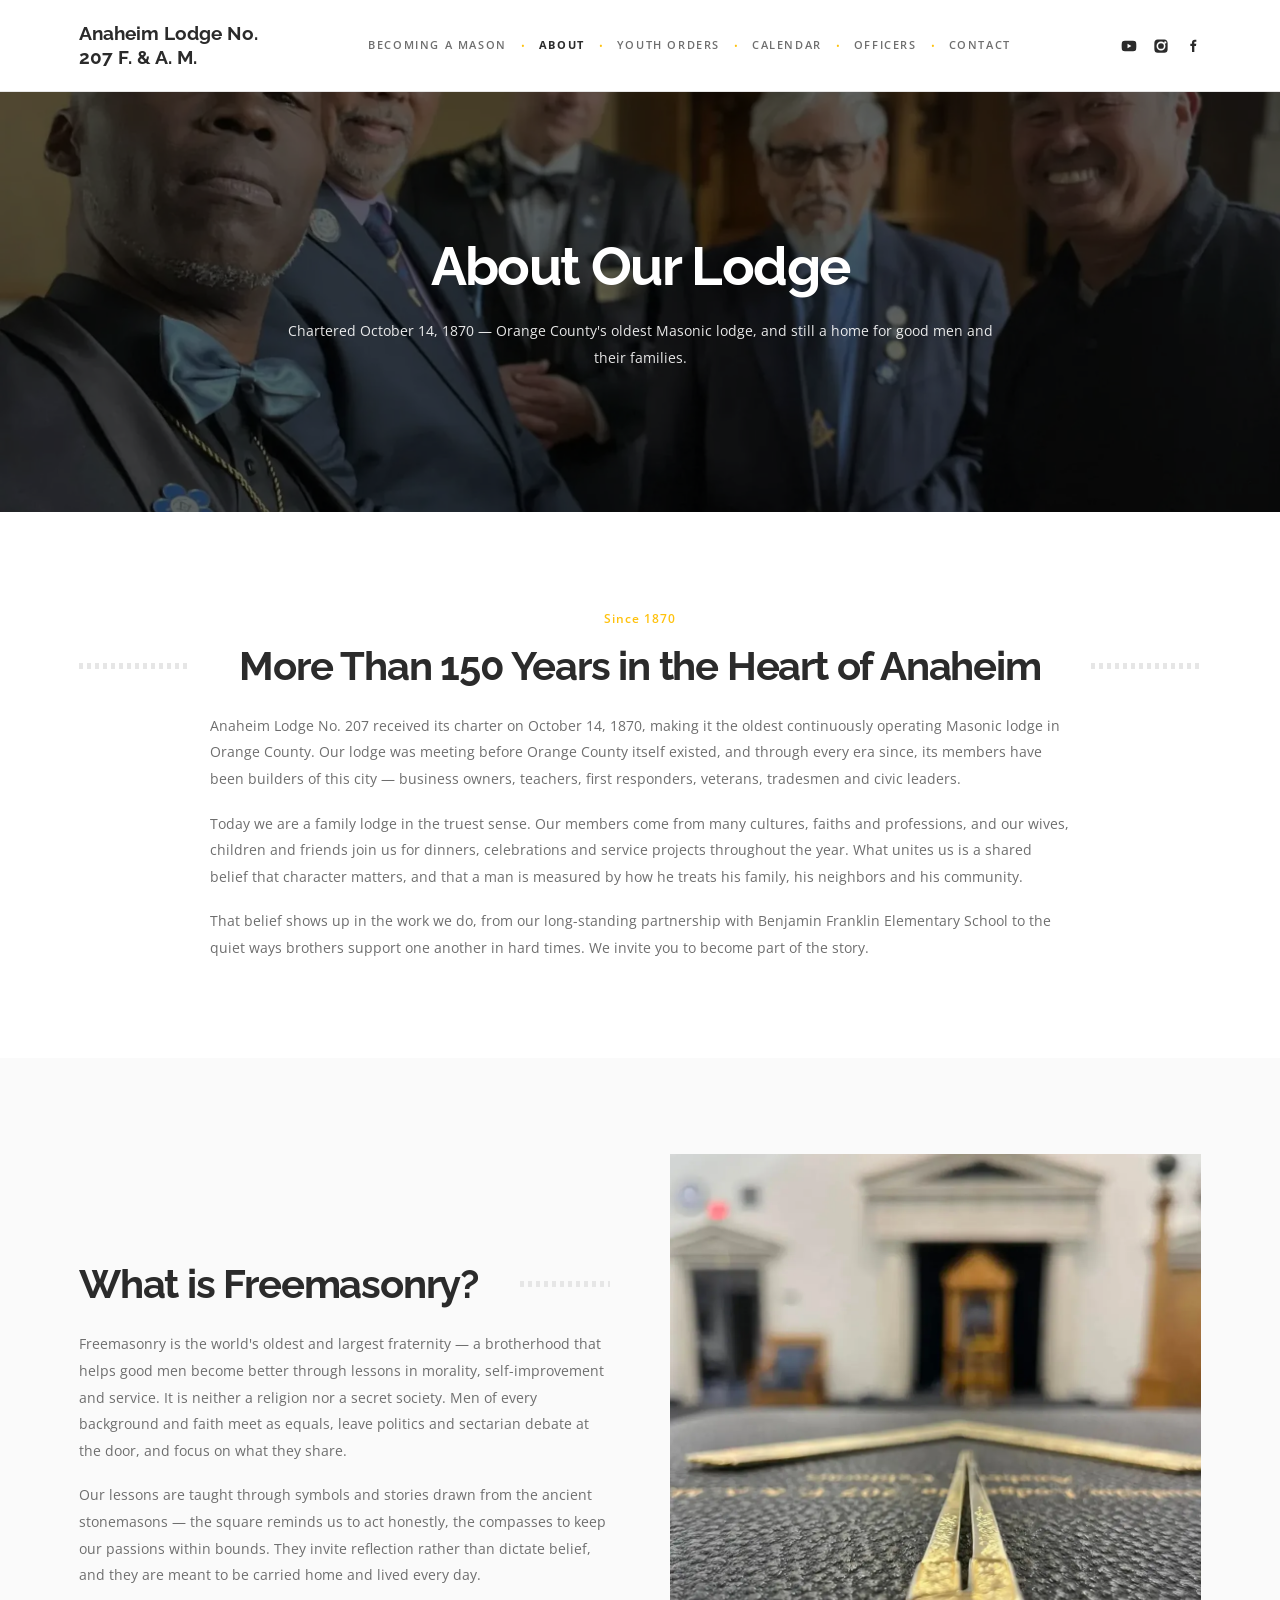
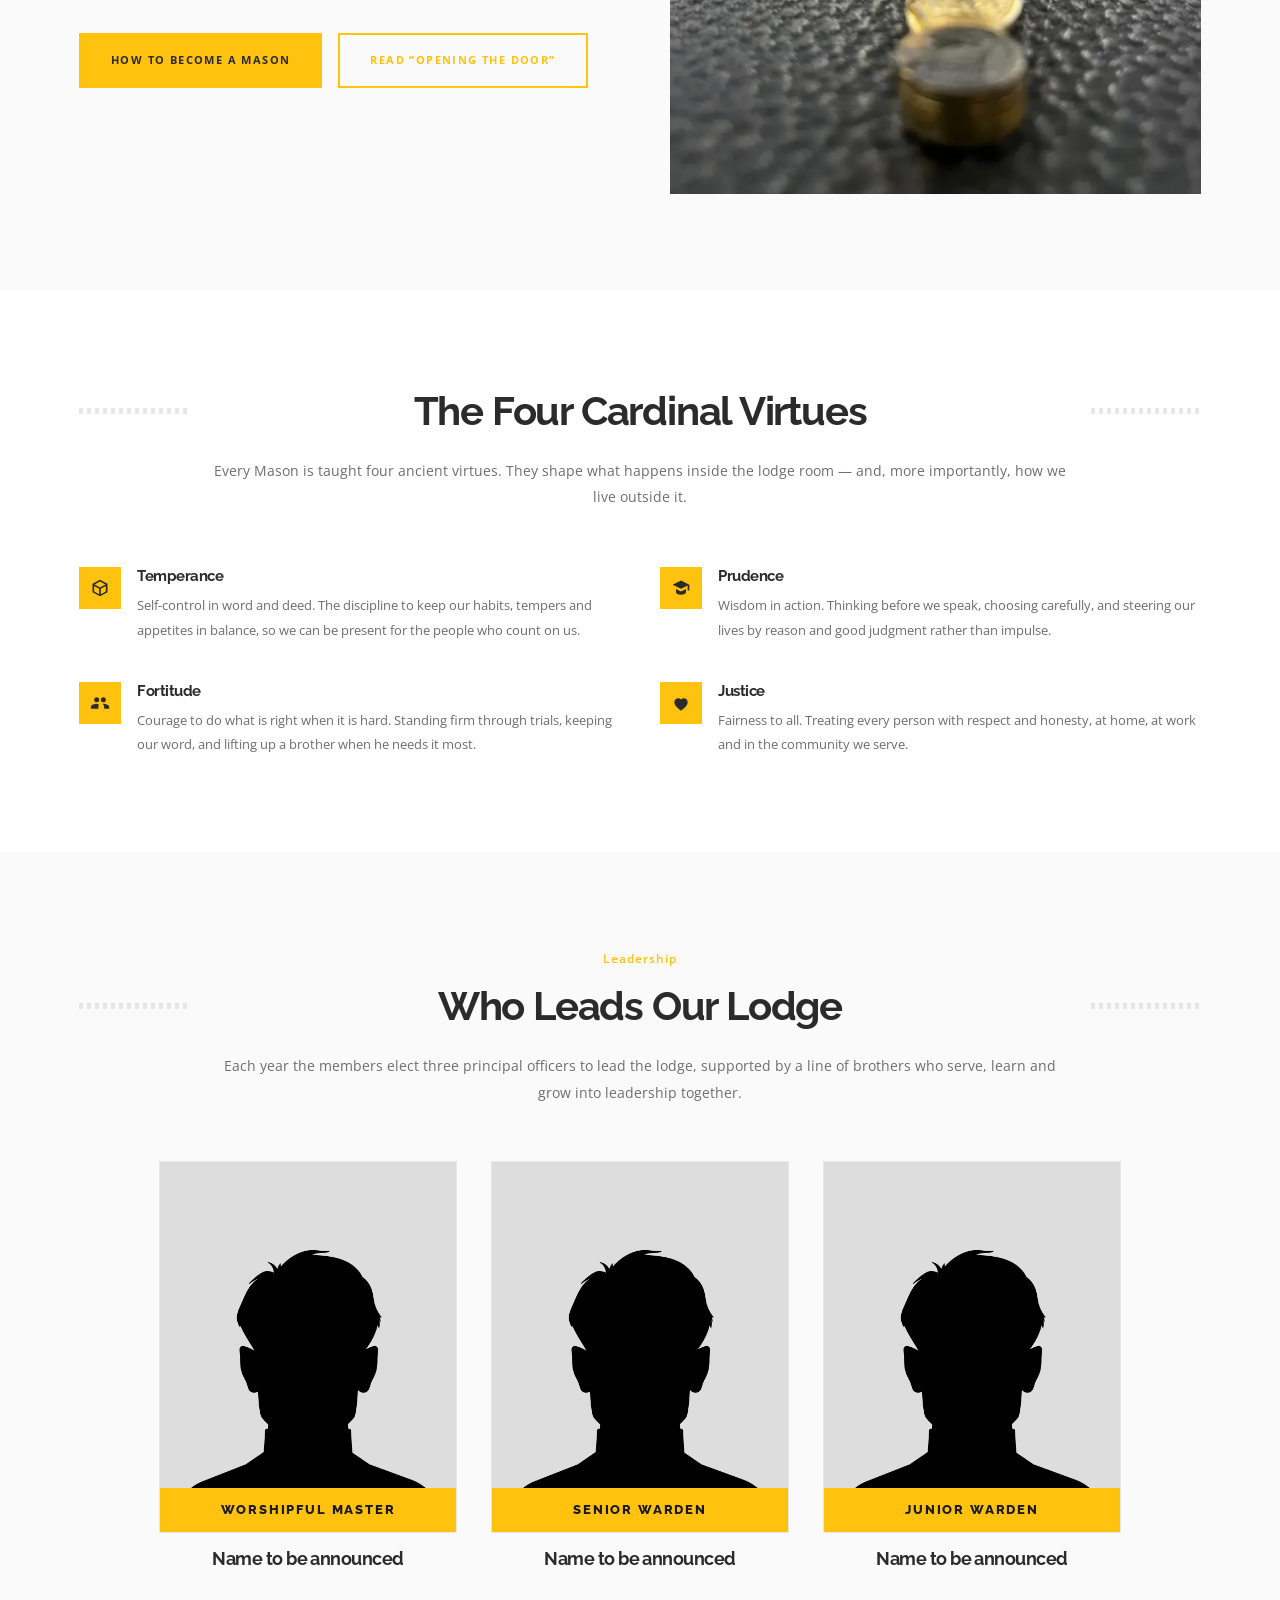
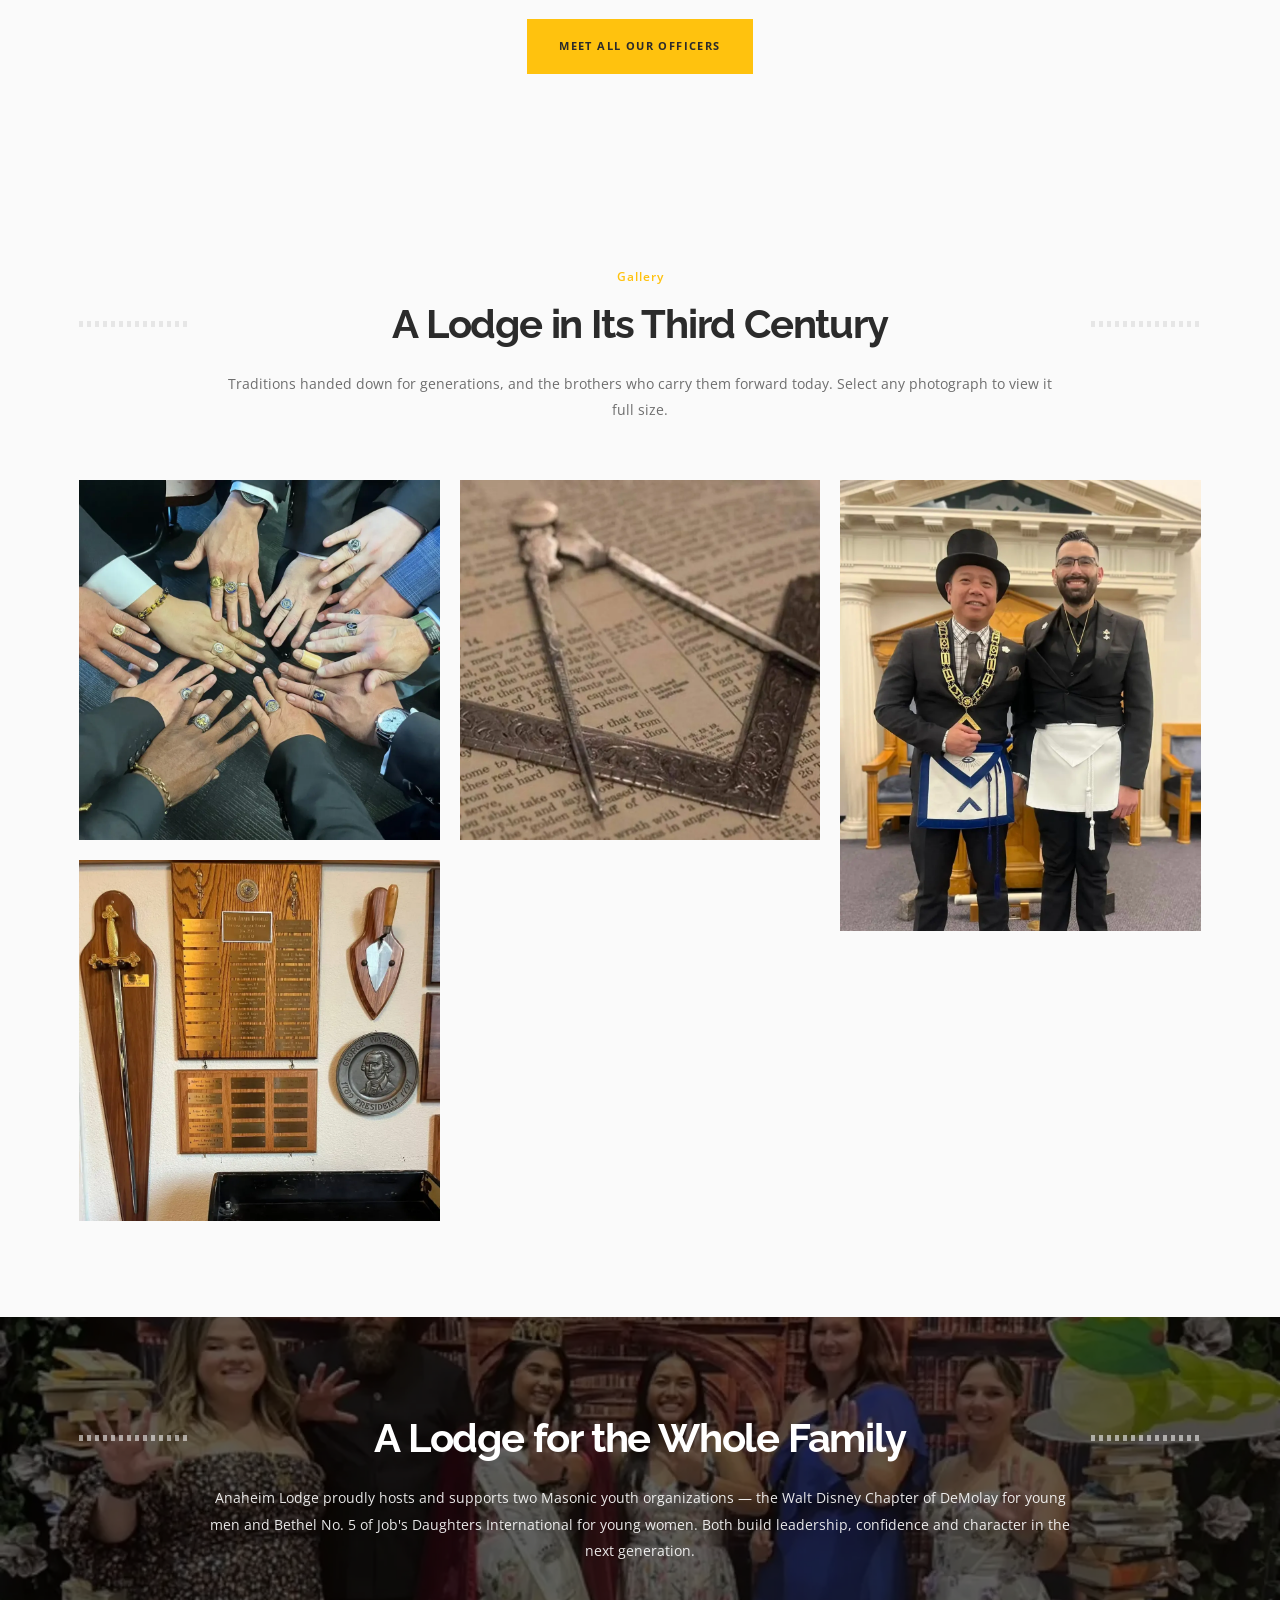
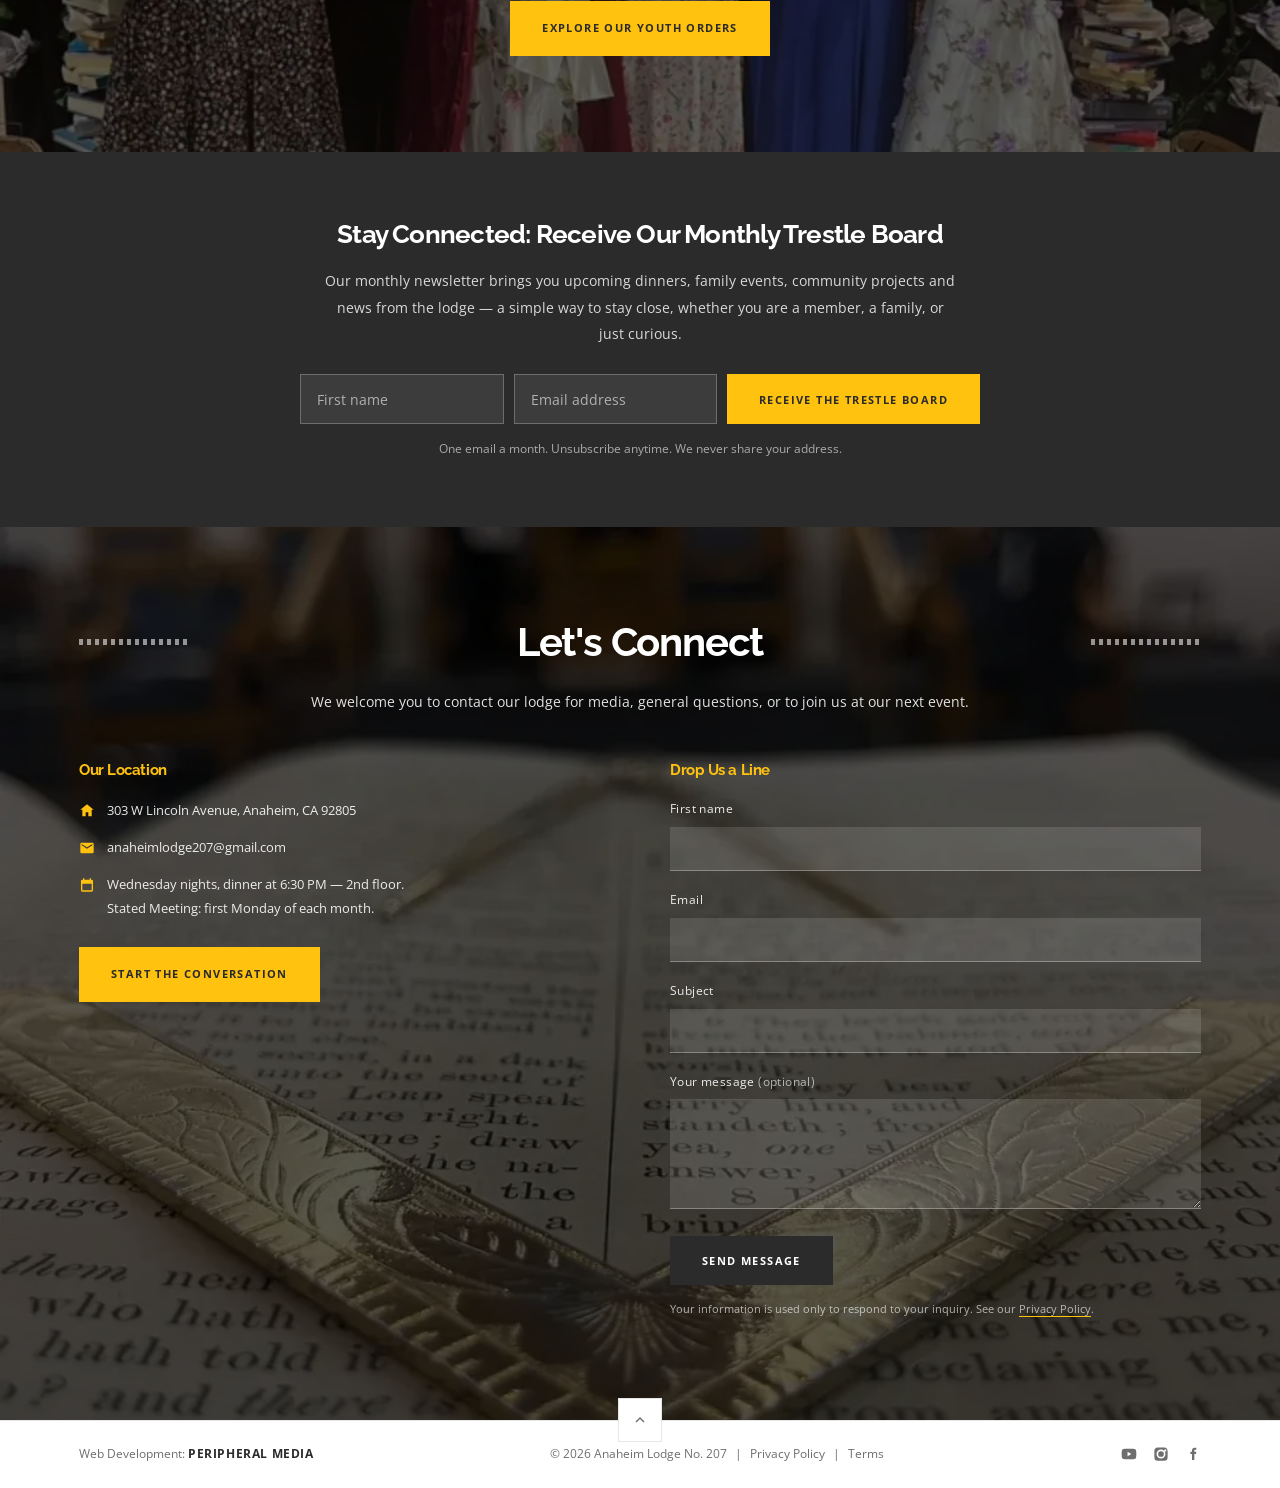
==== commit 76da41e5: "Copy rewrite, officers cards, interactive form, newsletter + calendar slots, optimized images" ====
--- a/about.html
+++ b/about.html
@@ -63,7 +63,7 @@
   <div class="page-hero__scrim"></div>
   <div class="page-hero__inner">
     <h1>About Our Lodge</h1>
-    <p>Chartered 14 October 1870 &mdash; the oldest continuously operating Masonic Lodge in Orange County.</p>
+    <p>Chartered October 14, 1870 &mdash; Orange County's oldest Masonic lodge, and still a home for good men and their families.</p>
   </div>
 </section>
 
@@ -72,12 +72,12 @@
   <div class="wrap">
     <div class="center">
       <p class="eyebrow">Since 1870</p>
-      <div class="rule-title"><h2>Our Enduring Legacy in Orange County</h2></div>
+      <div class="rule-title"><h2>More Than 150 Years in the Heart of Anaheim</h2></div>
     </div>
     <div class="wrap--narrow" style="margin:0 auto">
-      <p>Nestled in the heart of Anaheim, Anaheim Lodge No. 207 holds a unique and esteemed place in the history of Orange County. Chartered on 14 October 1870, we proudly stand as the oldest continuously operating Masonic Lodge in the entire county. For more than a century and a half our Lodge has been a beacon of light, character development, and community service.</p>
-      <p>We are a diverse brotherhood of men from all walks of life, united by shared values and a commitment to personal and collective betterment. Our rich history is matched only by our dedication to the future &mdash; fostering a supportive environment where members grow in wisdom, integrity, and fellowship.</p>
-      <p>From our historic meeting hall to our active presence in local initiatives such as the Benjamin Franklin Elementary School partnership, Anaheim Lodge No. 207 embodies the timeless principles of Freemasonry within a thriving, modern community. We invite you to be part of our continuing story.</p>
+      <p>Anaheim Lodge No. 207 received its charter on October 14, 1870, making it the oldest continuously operating Masonic lodge in Orange County. Our lodge was meeting before Orange County itself existed, and through every era since, its members have been builders of this city &mdash; business owners, teachers, first responders, veterans, tradesmen and civic leaders.</p>
+      <p>Today we are a family lodge in the truest sense. Our members come from many cultures, faiths and professions, and our wives, children and friends join us for dinners, celebrations and service projects throughout the year. What unites us is a shared belief that character matters, and that a man is measured by how he treats his family, his neighbors and his community.</p>
+      <p>That belief shows up in the work we do, from our long-standing partnership with Benjamin Franklin Elementary School to the quiet ways brothers support one another in hard times. We invite you to become part of the story.</p>
     </div>
   </div>
 </section>
@@ -88,16 +88,16 @@
     <div class="split split--reverse split--tall">
       <div class="split__media">
         <img src="assets/img/about-fraternity.webp" width="1080" height="1350" loading="lazy" decoding="async"
-             alt="Brethren of Anaheim Lodge No. 207 in the lodge room">
+             alt="The square and compasses, the emblem of Freemasonry">
       </div>
       <div>
         <div class="rule-title rule-title--left">
           <h2>What is Freemasonry?</h2>
         </div>
-        <p>Freemasonry is the world's oldest and largest fraternal organisation &mdash; a brotherhood dedicated to building better men through a system of moral and ethical lessons. Often misunderstood, it is neither a religion nor a secret society. It is a place where men of integrity, regardless of background or belief, come together to cultivate virtue, pursue knowledge, and contribute positively to their communities.</p>
-        <p>Our teachings are presented through allegory and symbol, encouraging thought and personal interpretation rather than dogmatic instruction. We believe that by making good men better, we collectively contribute to a better world.</p>
+        <p>Freemasonry is the world's oldest and largest fraternity &mdash; a brotherhood that helps good men become better through lessons in morality, self-improvement and service. It is neither a religion nor a secret society. Men of every background and faith meet as equals, leave politics and sectarian debate at the door, and focus on what they share.</p>
+        <p>Our lessons are taught through symbols and stories drawn from the ancient stonemasons &mdash; the square reminds us to act honestly, the compasses to keep our passions within bounds. They invite reflection rather than dictate belief, and they are meant to be carried home and lived every day.</p>
         <div class="btn-row" style="margin-top:26px">
-          <a class="btn btn--gold" href="becoming-a-mason.html">Explore Our Values</a>
+          <a class="btn btn--gold" href="becoming-a-mason.html">How to Become a Mason</a>
           <a class="btn btn--outline-gold"
              href="https://freemason.org/wp-content/uploads/2022/05/Opening-the-Door-Guide-to-Masonry.pdf"
              target="_blank" rel="noopener">Read &ldquo;Opening the Door&rdquo;</a>
@@ -111,8 +111,8 @@
 <section class="section">
   <div class="wrap">
     <div class="center">
-      <div class="rule-title"><h2>At Its Core, Freemasonry Encourages</h2></div>
-      <p class="wrap--narrow" style="margin:0 auto 56px">Four commitments shape everything that happens inside a lodge room, and a great deal of what happens outside it.</p>
+      <div class="rule-title"><h2>The Four Cardinal Virtues</h2></div>
+      <p class="wrap--narrow" style="margin:0 auto 56px">Every Mason is taught four ancient virtues. They shape what happens inside the lodge room &mdash; and, more importantly, how we live outside it.</p>
     </div>
     <div class="grid grid--2">
       <div class="feature">
@@ -120,8 +120,8 @@
           <svg viewBox="0 0 24 24"><path d="M12 2 3 7v10l9 5 9-5V7zm0 2.3 6.5 3.6L12 11.5 5.5 7.9zM5 9.6l6 3.3v6.5l-6-3.3zm8 9.8v-6.5l6-3.3v6.5z"/></svg>
         </span>
         <div>
-          <h3>Live by a Moral Code</h3>
-          <p>Emphasising honesty, compassion, integrity, and respect for all people, in every circumstance.</p>
+          <h3>Temperance</h3>
+          <p>Self-control in word and deed. The discipline to keep our habits, tempers and appetites in balance, so we can be present for the people who count on us.</p>
         </div>
       </div>
       <div class="feature">
@@ -129,8 +129,8 @@
           <svg viewBox="0 0 24 24"><path d="M12 3 2 8l10 5 8-4v6h2V8zM6 13.2V17c0 1.7 2.7 3 6 3s6-1.3 6-3v-3.8l-6 3z"/></svg>
         </span>
         <div>
-          <h3>Engage in Self-Improvement</h3>
-          <p>Through symbolic teaching and fellowship, members are inspired to continually refine their character and intellect.</p>
+          <h3>Prudence</h3>
+          <p>Wisdom in action. Thinking before we speak, choosing carefully, and steering our lives by reason and good judgment rather than impulse.</p>
         </div>
       </div>
       <div class="feature">
@@ -138,8 +138,8 @@
           <svg viewBox="0 0 24 24"><path d="M16 11a3 3 0 1 0-3-3 3 3 0 0 0 3 3zm-8 0a3 3 0 1 0-3-3 3 3 0 0 0 3 3zm0 2c-2.3 0-7 1.2-7 3.5V19h9v-2.5c0-.9.4-1.7 1-2.3A12 12 0 0 0 8 13zm8 0c-.3 0-.7 0-1 .1 1.2.8 2 1.9 2 3.4V19h6v-2.5c0-2.3-4.7-3.5-7-3.5z"/></svg>
         </span>
         <div>
-          <h3>Foster Brotherhood</h3>
-          <p>Forming deep, lasting bonds built on mutual respect, trust, and shared ideals.</p>
+          <h3>Fortitude</h3>
+          <p>Courage to do what is right when it is hard. Standing firm through trials, keeping our word, and lifting up a brother when he needs it most.</p>
         </div>
       </div>
       <div class="feature">
@@ -147,8 +147,8 @@
           <svg viewBox="0 0 24 24"><path d="M12 21s-8-4.7-8-10a4.6 4.6 0 0 1 8-3.1A4.6 4.6 0 0 1 20 11c0 5.3-8 10-8 10z"/></svg>
         </span>
         <div>
-          <h3>Practise Philanthropy</h3>
-          <p>Actively participating in charitable work that benefits Anaheim and the wider community.</p>
+          <h3>Justice</h3>
+          <p>Fairness to all. Treating every person with respect and honesty, at home, at work and in the community we serve.</p>
         </div>
       </div>
     </div>
@@ -161,32 +161,30 @@
     <div class="center">
       <p class="eyebrow">Leadership</p>
       <div class="rule-title"><h2>Who Leads Our Lodge</h2></div>
-      <p class="wrap--narrow" style="margin:0 auto 56px">Three elected officers preside over the work of the Lodge. They are supported by an appointed line of brethren who together conduct our business and ceremonial work.</p>
-    </div>
-
-    <div class="officers" style="max-width:780px;margin:0 auto;grid-template-columns:repeat(3,1fr)">
-      <div class="officer">
-        <div class="officer__photo">
-          <img src="assets/img/officers/officer-marcial-tagao.webp" width="600" height="750"
-               loading="lazy" decoding="async" alt="Marcial Tagao, Worshipful Master of Anaheim Lodge No. 207">
-        </div>
-        <h3>Marcial Tagao</h3>
-        <span class="officer__title">Worshipful Master</span>
-      </div>
-      <div class="officer officer--tba">
-        <div class="officer__photo">
-          <img src="assets/img/officers/officer-placeholder.png" width="600" height="750"
-               loading="lazy" decoding="async" alt="">
-        </div>
-        <span class="officer__title">Senior Warden</span>
-      </div>
-      <div class="officer">
-        <div class="officer__photo">
-          <img src="assets/img/officers/officer-robert-lukowiak.webp" width="600" height="750"
-               loading="lazy" decoding="async" alt="Robert Lukowiak, Junior Warden of Anaheim Lodge No. 207">
-        </div>
-        <h3>Robert Lukowiak</h3>
-        <span class="officer__title">Junior Warden</span>
+      <p class="wrap--narrow" style="margin:0 auto 56px">Each year the members elect three principal officers to lead the lodge, supported by a line of brothers who serve, learn and grow into leadership together.</p>
+    </div>
+
+    <div class="ocards ocards--principal">
+      <div class="ocard ocard--lg" data-office="Worshipful Master">
+        <div class="ocard__photo">
+          <img src="assets/img/officers/officer-placeholder.png" width="600" height="750" loading="lazy" decoding="async" alt="Worshipful Master of Anaheim Lodge No. 207">
+          <span class="ocard__band">Worshipful Master</span>
+        </div>
+        <h3 class="ocard__name">Name to be announced</h3>
+      </div>
+      <div class="ocard ocard--lg" data-office="Senior Warden">
+        <div class="ocard__photo">
+          <img src="assets/img/officers/officer-placeholder.png" width="600" height="750" loading="lazy" decoding="async" alt="Senior Warden of Anaheim Lodge No. 207">
+          <span class="ocard__band">Senior Warden</span>
+        </div>
+        <h3 class="ocard__name">Name to be announced</h3>
+      </div>
+      <div class="ocard ocard--lg" data-office="Junior Warden">
+        <div class="ocard__photo">
+          <img src="assets/img/officers/officer-placeholder.png" width="600" height="750" loading="lazy" decoding="async" alt="Junior Warden of Anaheim Lodge No. 207">
+          <span class="ocard__band">Junior Warden</span>
+        </div>
+        <h3 class="ocard__name">Name to be announced</h3>
       </div>
     </div>
 
@@ -202,7 +200,7 @@
     <div class="center">
       <p class="eyebrow">Gallery</p>
       <div class="rule-title"><h2>A Lodge in Its Third Century</h2></div>
-      <p class="wrap--narrow" style="margin:0 auto 56px">Installations, degree work, fellowship, and the brethren who have carried this Lodge forward. Select any photograph to view it full size.</p>
+      <p class="wrap--narrow" style="margin:0 auto 56px">Traditions handed down for generations, and the brothers who carry them forward today. Select any photograph to view it full size.</p>
     </div>
 
     <div class="mosaic">
@@ -230,11 +228,32 @@
 <!-- ============================== YOUTH TEASER ======================== -->
 <section class="band" style="background-image:url('assets/img/band-youth.webp')">
   <div class="wrap center">
-    <div class="rule-title rule-title--light"><h2>Nurturing Tomorrow's Leaders</h2></div>
-    <p class="wrap--narrow" style="margin:0 auto">Anaheim Lodge No. 207 is proud to host and support two youth organisations &mdash; the Walt Disney Chapter of the Order of DeMolay and Bethel No. 5 of Job's Daughters International. Both operate independently while sharing our values of moral development, leadership, and service.</p>
+    <div class="rule-title rule-title--light"><h2>A Lodge for the Whole Family</h2></div>
+    <p class="wrap--narrow" style="margin:0 auto">Anaheim Lodge proudly hosts and supports two Masonic youth organizations &mdash; the Walt Disney Chapter of DeMolay for young men and Bethel No. 5 of Job's Daughters International for young women. Both build leadership, confidence and character in the next generation.</p>
     <div class="btn-row btn-row--center" style="margin-top:36px">
       <a class="btn btn--gold" href="youth-orders.html">Explore Our Youth Orders</a>
     </div>
+  </div>
+</section>
+
+<!-- ============================== NEWSLETTER (MAILCHIMP) ============== -->
+<!-- MAILCHIMP: paste the list's form action URL into data-mc-action
+     (Mailchimp > Audience > Signup forms > Embedded form > the <form action="..."> value).
+     Until then, signups are captured by Netlify Forms ("trestle-board") so none are lost. -->
+<section class="subscribe" id="trestle-board">
+  <div class="wrap center">
+    <h2>Stay Connected: Receive Our Monthly Trestle Board</h2>
+    <p>Our monthly newsletter brings you upcoming dinners, family events, community projects and news from the lodge &mdash; a simple way to stay close, whether you are a member, a family, or just curious.</p>
+    <form class="mc-form" data-mc-action="" name="trestle-board" method="POST" data-netlify="true" netlify-honeypot="company-website" action="/thank-you.html?form=trestle-board">
+      <input type="hidden" name="form-name" value="trestle-board">
+      <p class="hp"><label>Leave this empty: <input name="company-website"></label></p>
+      <label class="sr-only" for="mc-fname-about">First name</label>
+      <input id="mc-fname-about" name="FNAME" type="text" placeholder="First name" autocomplete="given-name">
+      <label class="sr-only" for="mc-email-about">Email address</label>
+      <input id="mc-email-about" name="EMAIL" type="email" placeholder="Email address" autocomplete="email" required>
+      <button class="btn btn--gold" type="submit">Receive the Trestle Board</button>
+    </form>
+    <p class="mc-note">One email a month. Unsubscribe anytime. We never share your address.</p>
   </div>
 </section>
 
--- a/assets/css/site.css
+++ b/assets/css/site.css
@@ -936,3 +936,96 @@
   .qform__nav { flex-direction: column; }
   .qform__nav .btn { width: 100%; }
 }
+
+/* =========================================================================
+   23. OFFICER CARDS — uniform look, B&W with colour on hover, rank order
+   ========================================================================= */
+.ocards { display: grid; grid-template-columns: repeat(4, 1fr); gap: 40px 28px; }
+.ocards--principal { grid-template-columns: repeat(3, 1fr); max-width: 960px; margin: 0 auto; gap: 36px; }
+.ocard { text-align: center; }
+.ocard__photo {
+  position: relative; aspect-ratio: 4 / 5; overflow: hidden; background: #ececec;
+  box-shadow: 0 0 0 1px var(--rule);
+}
+.ocard__photo img {
+  width: 100%; height: 100%; object-fit: cover; display: block;
+  filter: grayscale(1) contrast(1.05);
+  transform: scale(1.001);
+  transition: filter .5s var(--ease), transform .7s var(--ease);
+}
+.ocard:hover .ocard__photo img,
+.ocard:focus-within .ocard__photo img { filter: grayscale(0) contrast(1); transform: scale(1.04); }
+.ocard__band {
+  position: absolute; left: 0; right: 0; bottom: 0;
+  background: var(--gold); color: #1a1a1a;
+  font-family: var(--display); font-weight: 800; font-size: 11px;
+  letter-spacing: .14em; text-transform: uppercase;
+  padding: 11px 8px; line-height: 1.25;
+}
+.ocard--lg .ocard__band { font-size: 13px; padding: 14px 10px; }
+.ocard__name { font-size: 15px; margin: 16px 0 0; color: var(--ink); }
+.ocard--lg .ocard__name { font-size: 18px; }
+.ocard__name:empty { display: none; }
+
+@media (max-width: 1024px) {
+  .ocards { grid-template-columns: repeat(3, 1fr); }
+}
+@media (max-width: 760px) {
+  .ocards, .ocards--principal { grid-template-columns: repeat(2, 1fr); gap: 30px 16px; }
+  .ocards--principal .ocard:first-child { grid-column: 1 / -1; max-width: 300px; margin: 0 auto; width: 100%; }
+  .ocard__band { font-size: 10px; letter-spacing: .1em; padding: 9px 6px; }
+  .ocard--lg .ocard__band { font-size: 11px; }
+}
+
+/* =========================================================================
+   24. CHOICE CHIPS — interactive answers in the conversational form
+   ========================================================================= */
+.chips { display: flex; flex-wrap: wrap; gap: 10px; }
+.chips--stack { flex-direction: column; }
+.chip { position: relative; cursor: pointer; display: block; }
+.chip input { position: absolute; opacity: 0; width: 1px; height: 1px; }
+.chip span {
+  display: block; padding: 14px 18px 14px 46px; position: relative;
+  border: 1px solid var(--rule); background: var(--white);
+  font-size: 14px; color: var(--ink); line-height: 1.4;
+  transition: border-color .2s var(--ease), background .2s var(--ease), box-shadow .2s var(--ease);
+}
+.chip span::before {
+  content: ""; position: absolute; left: 16px; top: 50%; width: 18px; height: 18px;
+  margin-top: -9px; border: 2px solid #c9c9c9; background: var(--white);
+  transition: all .2s var(--ease);
+}
+.chip input[type="radio"] + span::before { border-radius: 50%; }
+.chip:hover span { border-color: var(--gold); }
+.chip input:focus-visible + span { box-shadow: 0 0 0 3px rgba(255,194,14,.35); }
+.chip input:checked + span { border-color: var(--gold); background: #fffaeb; font-weight: 600; }
+.chip input:checked + span::before {
+  border-color: var(--gold); background: var(--gold);
+  box-shadow: inset 0 0 0 3px var(--white);
+}
+.qform__thanks { text-align: center; padding: 30px 0; }
+.qform__thanks h2 { font-size: 30px; }
+
+/* =========================================================================
+   25. UPCOMING STRIP (home) + CALENDAR EMBED FRAME
+   ========================================================================= */
+.cal-frame { position: relative; padding-bottom: 75%; height: 0; overflow: hidden; background: #ededed; }
+.cal-frame iframe { position: absolute; inset: 0; width: 100%; height: 100%; border: 0; }
+@media (max-width: 760px) { .cal-frame { padding-bottom: 140%; } }
+
+/* ---------- 26. NEWSLETTER FORM ------------------------------------------ */
+.sr-only { position: absolute; width: 1px; height: 1px; overflow: hidden; clip: rect(0 0 0 0); white-space: nowrap; }
+.mc-form { display: flex; gap: 10px; max-width: 680px; margin: 0 auto; }
+.mc-form input[type="text"], .mc-form input[type="email"] {
+  flex: 1 1 0; min-width: 0; height: 50px; padding: 0 16px;
+  border: 1px solid rgba(255,255,255,.25); background: rgba(255,255,255,.08); color: var(--white);
+  font: inherit; font-size: 14px;
+}
+.mc-form input::placeholder { color: rgba(255,255,255,.6); }
+.mc-form input:focus { outline: none; border-color: var(--gold); background: rgba(255,255,255,.14); }
+.mc-form .btn { flex: 0 0 auto; height: 50px; white-space: nowrap; }
+.mc-note { font-size: 12px !important; color: rgba(255,255,255,.6) !important; margin: 14px auto 0 !important; }
+@media (max-width: 760px) {
+  .mc-form { flex-direction: column; }
+  .mc-form .btn { width: 100%; }
+}
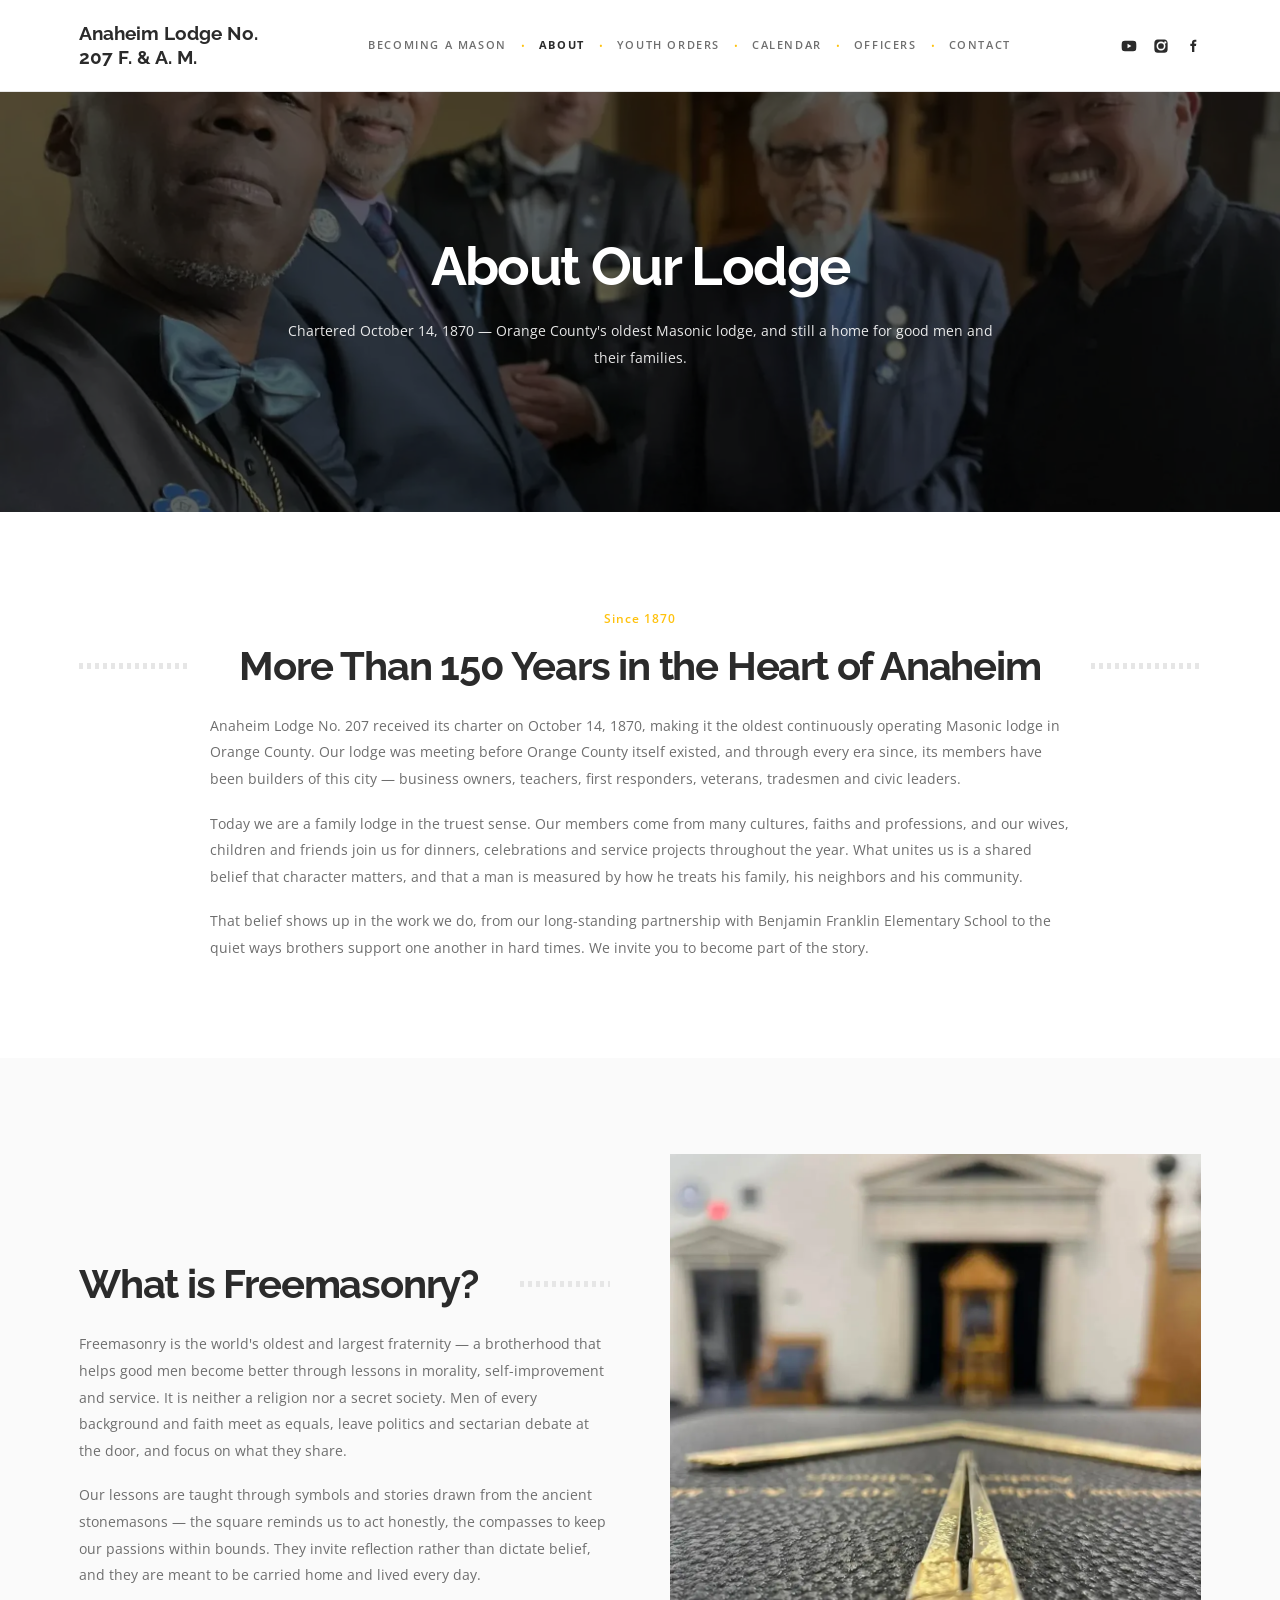
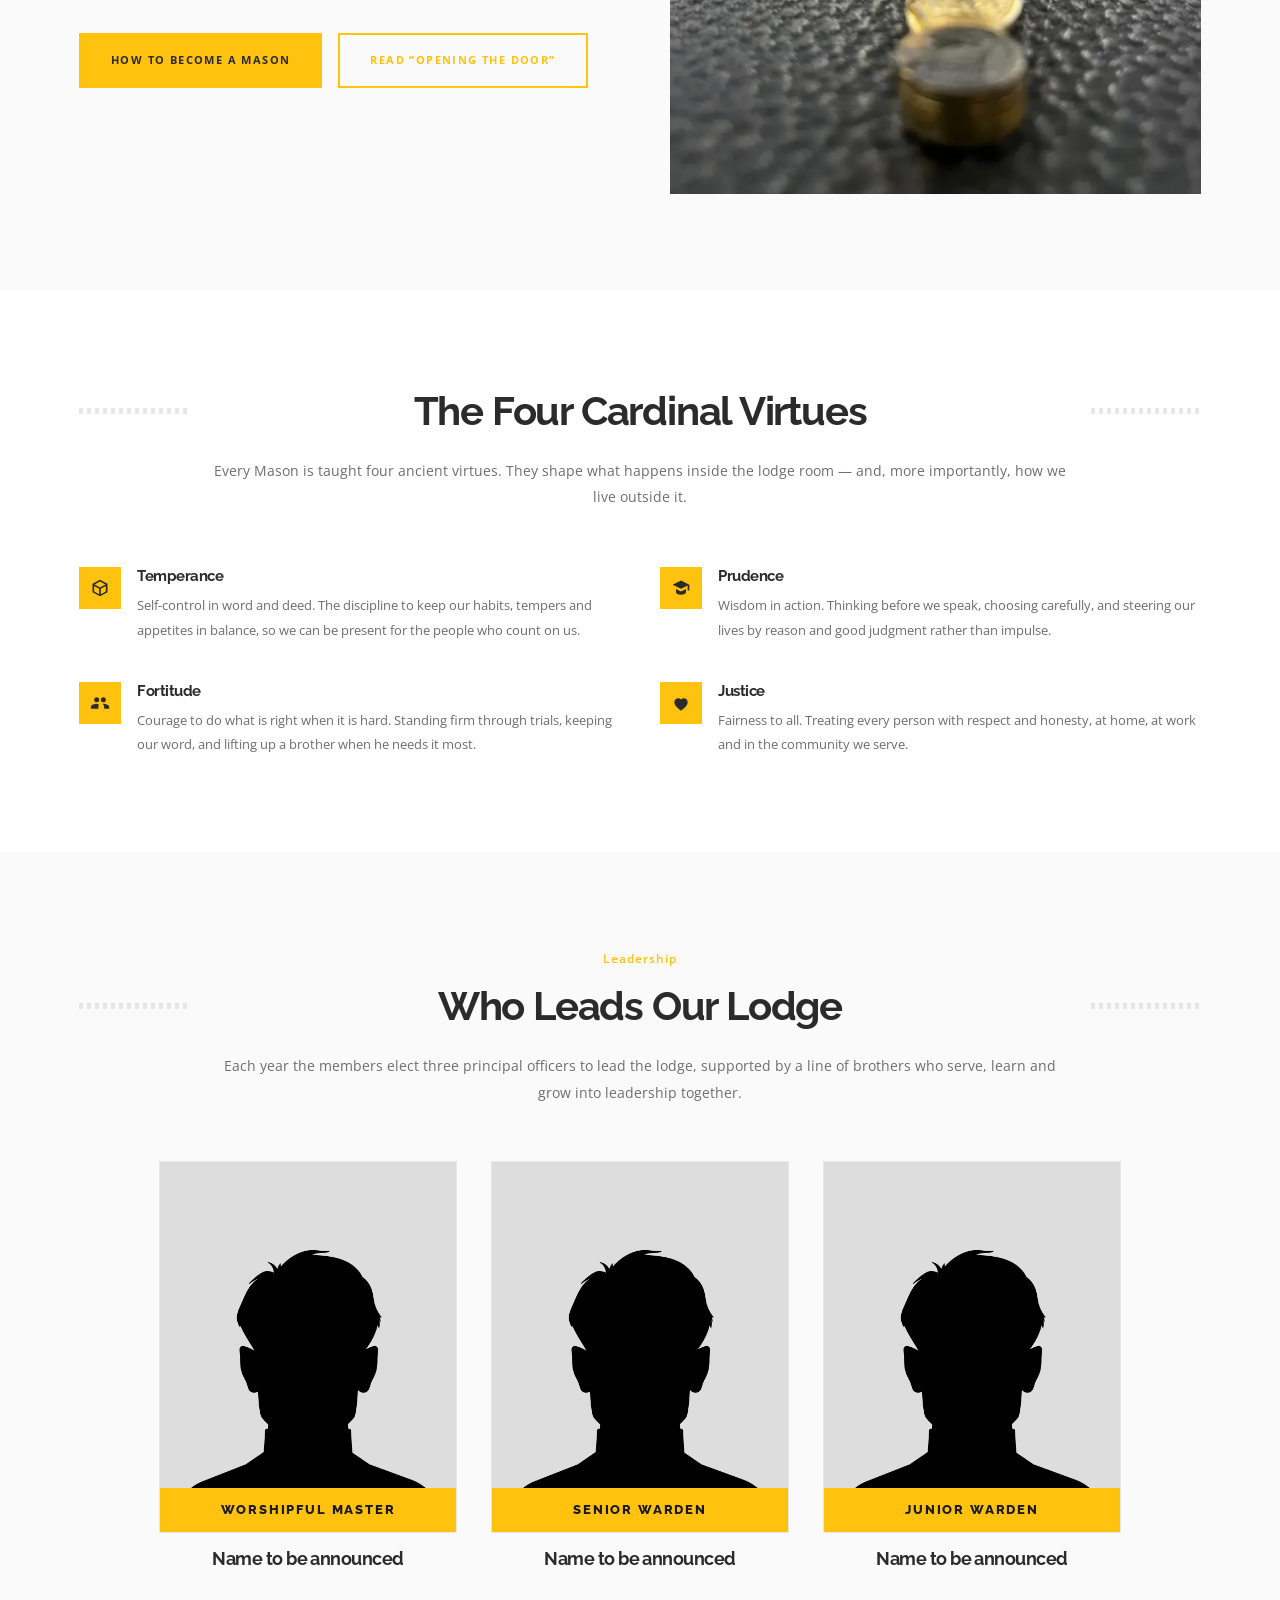
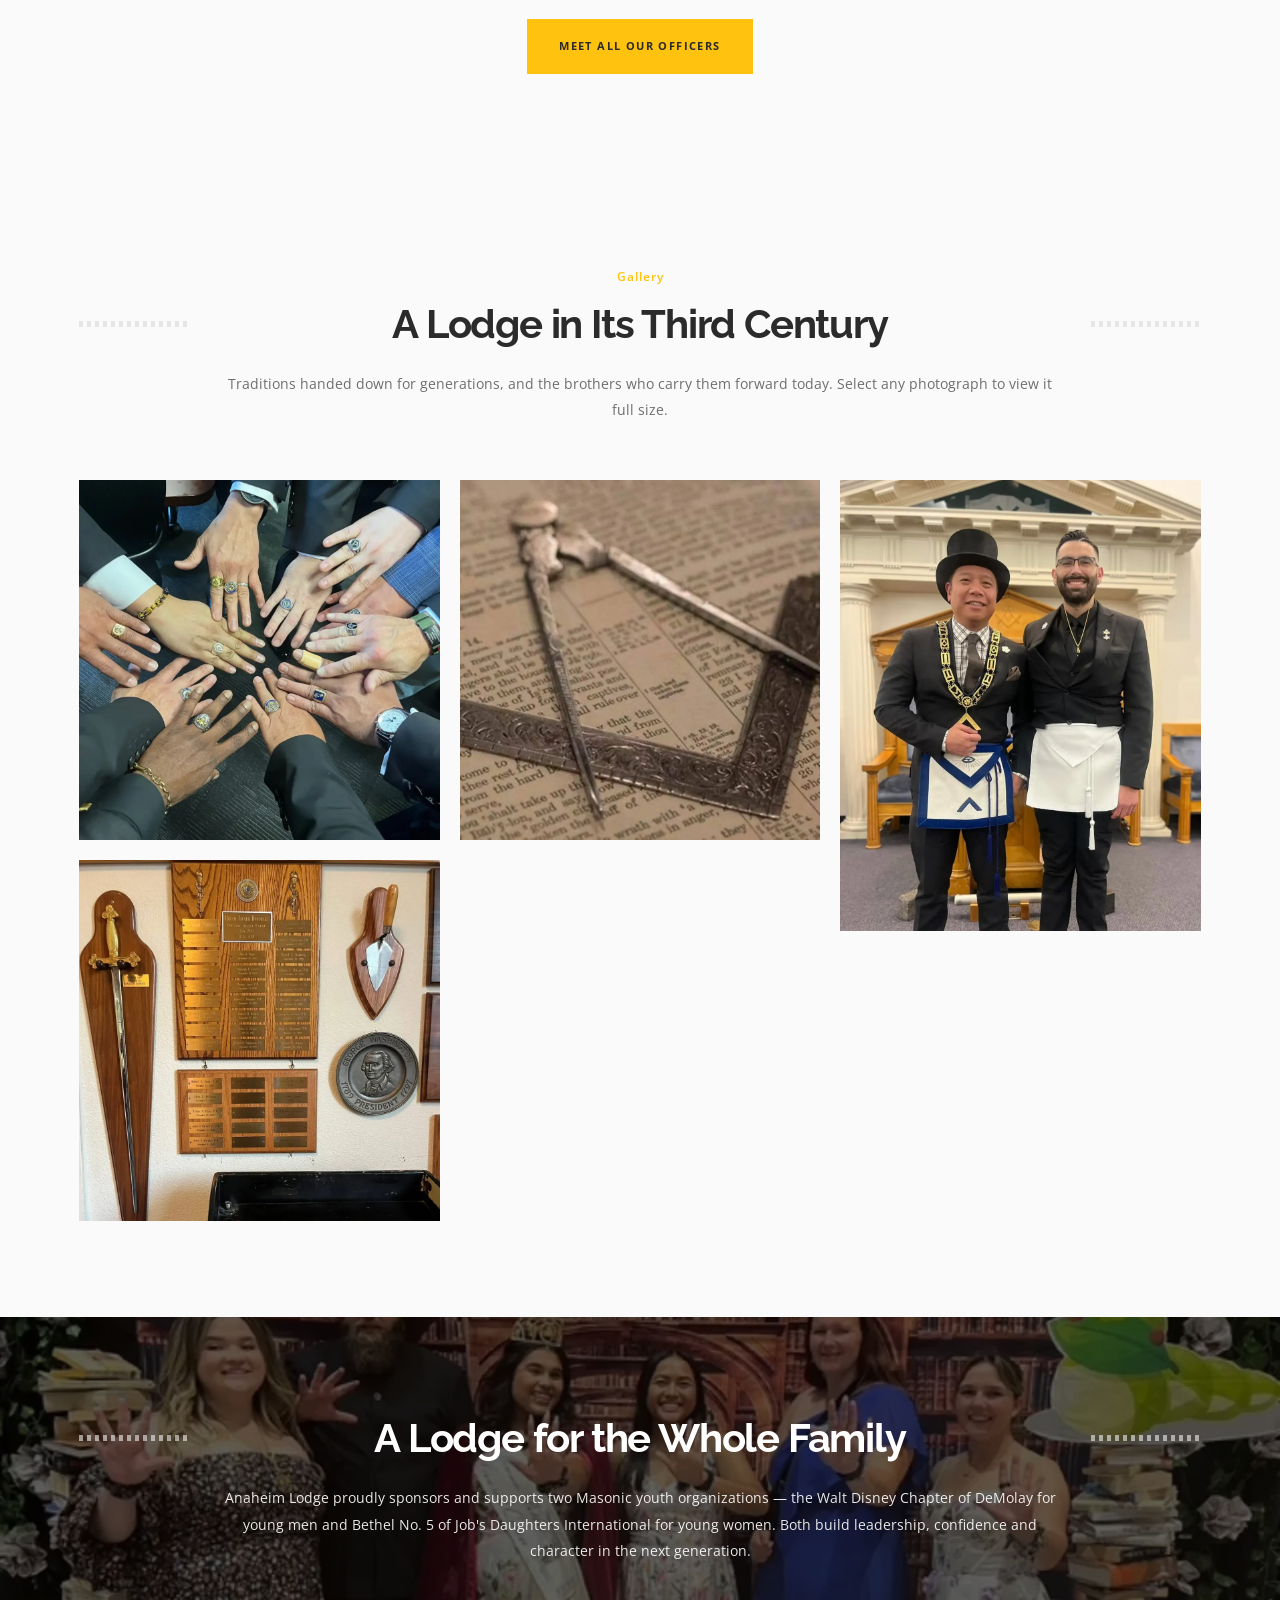
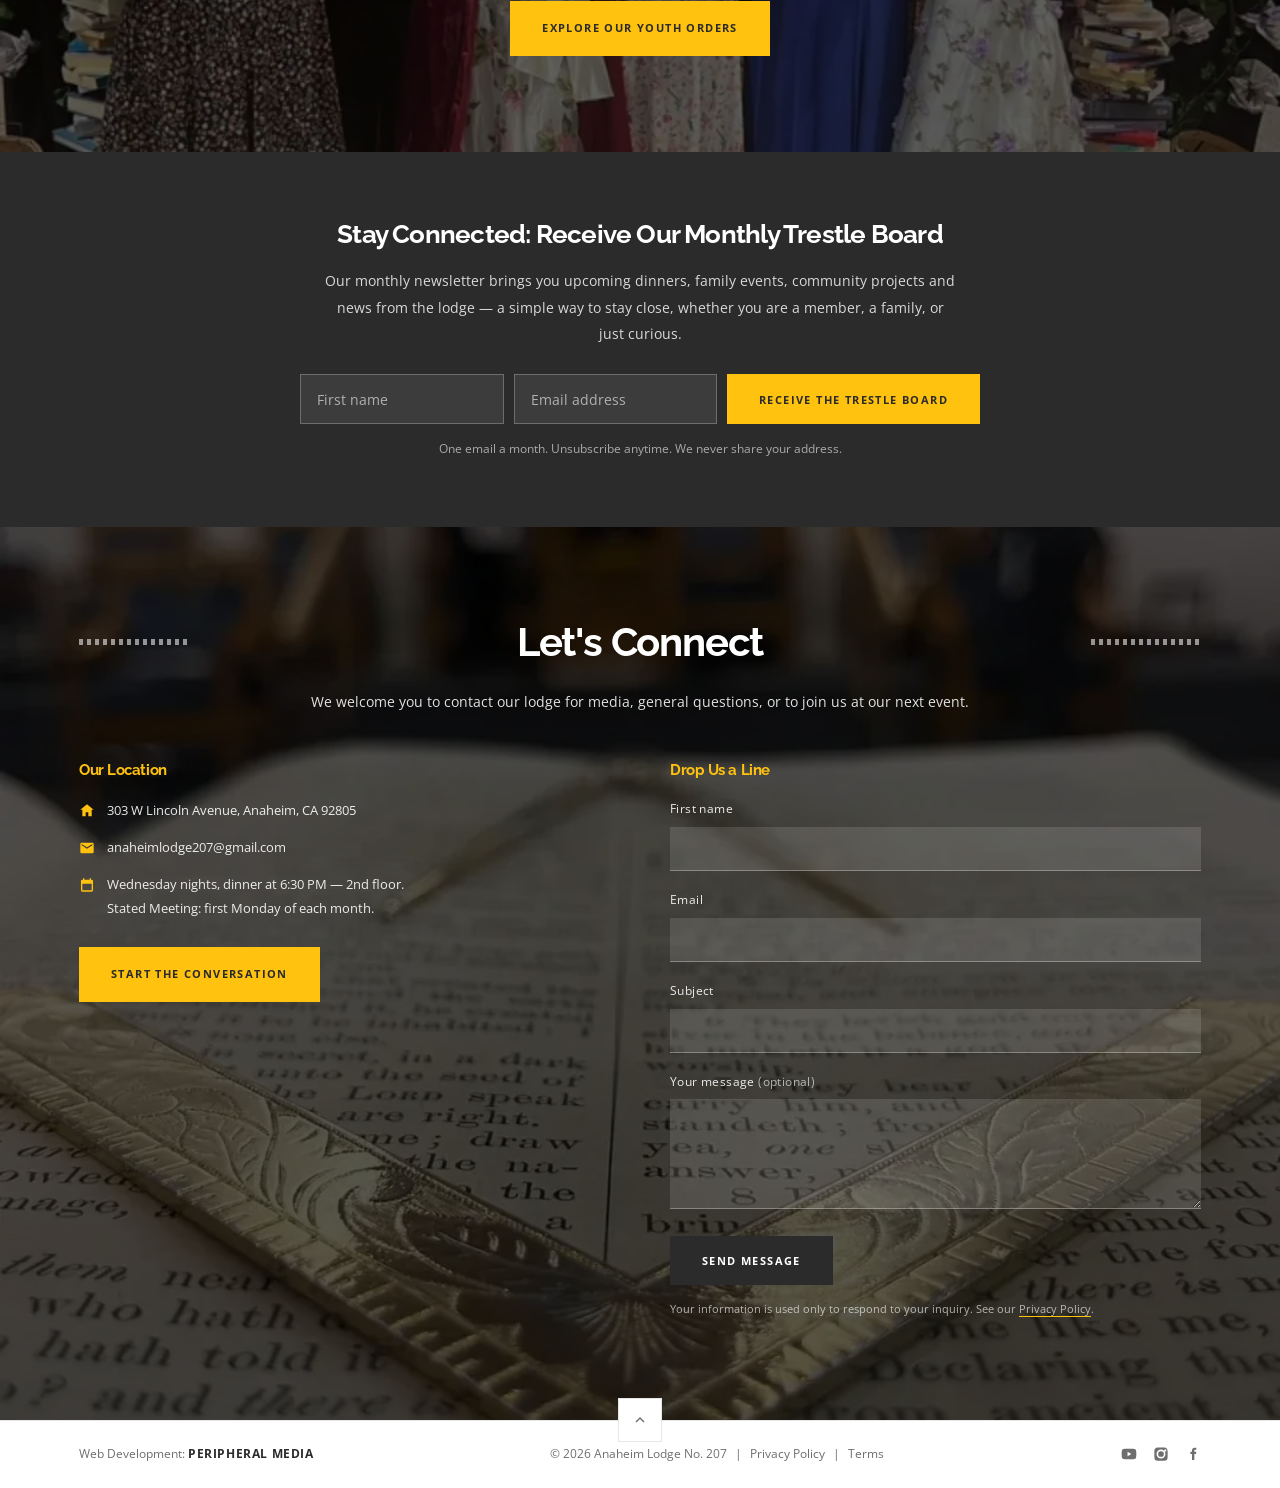
==== commit ad7e8d95: "Youth Orders: DeMolay section rewritten (sponsored chapter, SCJ contact, precepts), JD copy from Bet" ====
--- a/about.html
+++ b/about.html
@@ -229,7 +229,7 @@
 <section class="band" style="background-image:url('assets/img/band-youth.webp')">
   <div class="wrap center">
     <div class="rule-title rule-title--light"><h2>A Lodge for the Whole Family</h2></div>
-    <p class="wrap--narrow" style="margin:0 auto">Anaheim Lodge proudly hosts and supports two Masonic youth organizations &mdash; the Walt Disney Chapter of DeMolay for young men and Bethel No. 5 of Job's Daughters International for young women. Both build leadership, confidence and character in the next generation.</p>
+    <p class="wrap--narrow" style="margin:0 auto">Anaheim Lodge proudly sponsors and supports two Masonic youth organizations &mdash; the Walt Disney Chapter of DeMolay for young men and Bethel No. 5 of Job's Daughters International for young women. Both build leadership, confidence and character in the next generation.</p>
     <div class="btn-row btn-row--center" style="margin-top:36px">
       <a class="btn btn--gold" href="youth-orders.html">Explore Our Youth Orders</a>
     </div>
--- a/assets/css/site.css
+++ b/assets/css/site.css
@@ -1029,3 +1029,20 @@
   .mc-form { flex-direction: column; }
   .mc-form .btn { width: 100%; }
 }
+
+/* Mobile: arrows overlapped hero copy — use dots + swipe instead */
+@media (max-width: 760px) { .hero__arrow { display: none; } }
+
+/* ---------- 27. DEMOLAY PRECEPTS PANEL (stands in for a photo) ----------- */
+.precepts {
+  aspect-ratio: 4 / 3; background: var(--ink); color: var(--white);
+  display: flex; flex-direction: column; justify-content: center; align-items: center;
+  text-align: center; padding: 28px 24px; position: relative;
+  border-top: 4px solid var(--gold);
+}
+.precepts__eyebrow { color: var(--gold) !important; font-family: var(--display); font-weight: 800;
+  font-size: 12px; letter-spacing: .18em; text-transform: uppercase; margin: 0 0 14px; }
+.precepts ol { list-style: none; margin: 0; padding: 0; columns: 2; column-gap: 34px; }
+.precepts li { font-family: var(--display); font-weight: 700; font-size: 19px; padding: 5px 0; color: var(--white); break-inside: avoid; }
+.precepts__foot { color: rgba(255,255,255,.65) !important; font-size: 12px !important; margin: 14px 0 0 !important; }
+@media (max-width: 760px) { .precepts li { font-size: 16px; padding: 3px 0; } .precepts { padding: 22px 16px; } }
